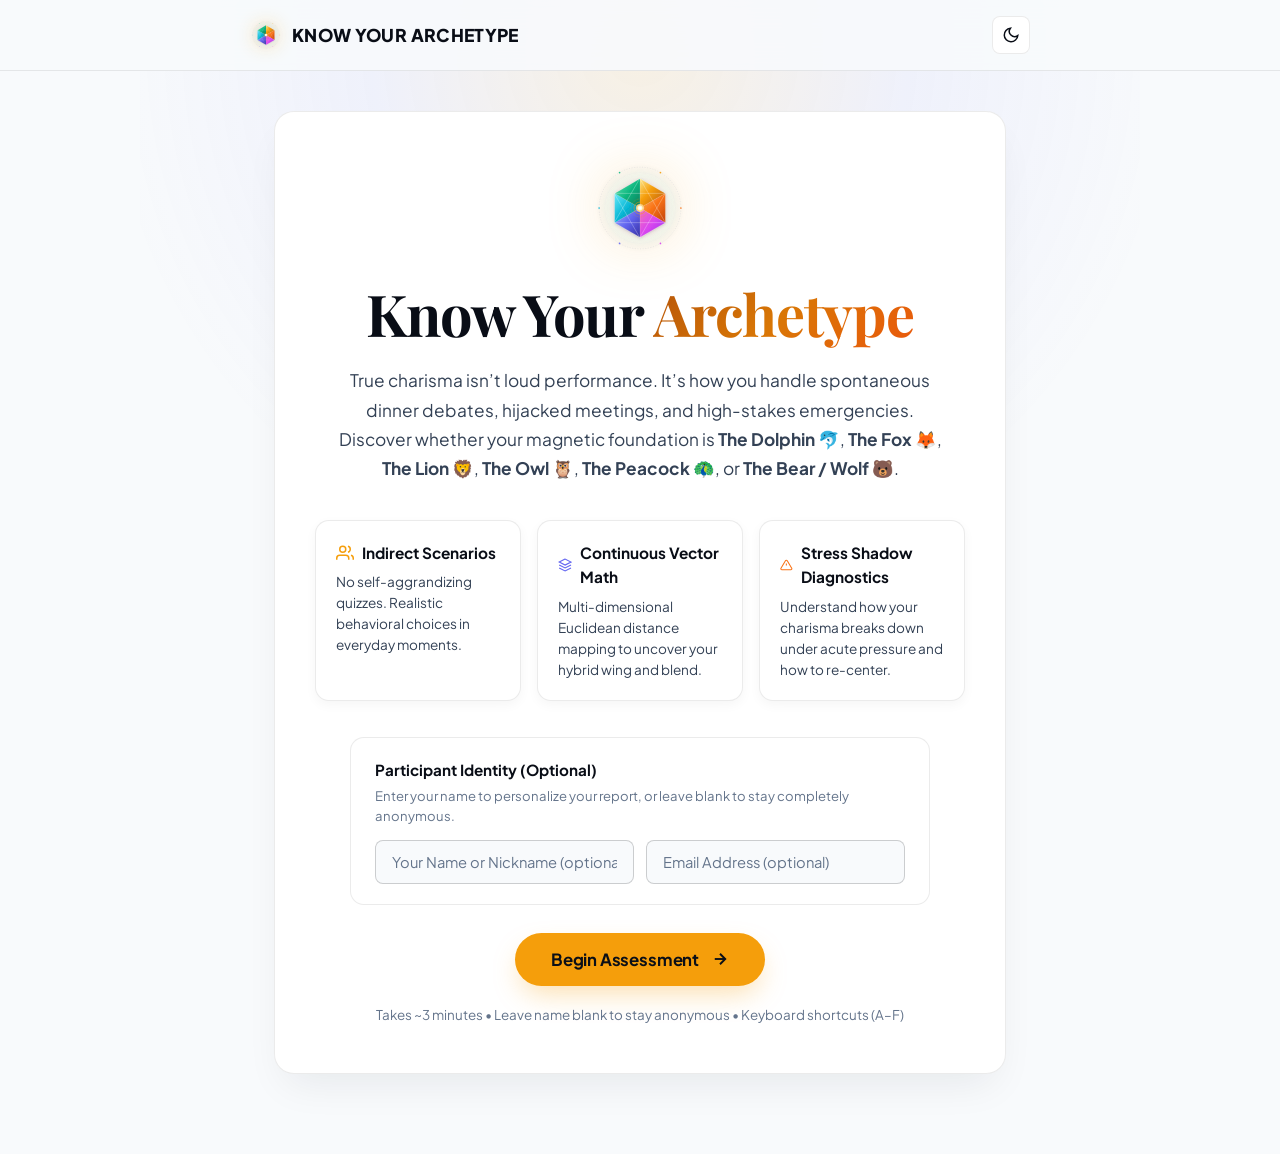
==== web/index.html @ 88b18400 "Rename button to Submit Rating" ====
<!DOCTYPE html>
<html lang="en" data-theme="light">
<head>
  <meta charset="UTF-8">
  <meta name="viewport" content="width=device-width, initial-scale=1.0">
  <title>Know Your Archetype | Discover Your Dominant Magnetic Profile</title>
  <meta name="description" content="Discover your dominant archetype through 18 realistic everyday scenarios across Social, Workplace, and Crisis dynamics.">
  <meta name="theme-color" content="#f8fafc">
  <link rel="icon" type="image/svg+xml" href="logo.svg">
  <link rel="apple-touch-icon" href="logo.png">
  <link rel="preconnect" href="https://fonts.googleapis.com">
  <link rel="preconnect" href="https://fonts.gstatic.com" crossorigin>
  <link href="https://fonts.googleapis.com/css2?family=Playfair+Display:ital,wght@0,400;0,500;0,600;0,700;0,800;1,400;1,600&family=Plus+Jakarta+Sans:wght@400;500;600;700;800&display=swap" rel="stylesheet">
  <link rel="stylesheet" href="app.css">
</head>
<body>
  <!-- Ambient Background Glow -->
  <div class="ambient-glow" aria-hidden="true"></div>

  <!-- Header -->
  <header class="app-header">
    <div class="header-inner">
      <a href="#" id="brand-logo-btn" class="brand-badge" aria-label="Know Your Archetype - Return to Home" title="Return to Home">
        <img src="logo.svg" alt="Know Your Archetype Logo" class="brand-logo-img">
        <span>KNOW YOUR ARCHETYPE</span>
      </a>
      <div style="display: flex; align-items: center; gap: 10px;">
        <button id="btn-theme-toggle" class="theme-toggle-btn" type="button" aria-label="Toggle dark and light mode" title="Toggle dark / light mode">
          <svg class="theme-icon-sun" width="18" height="18" viewBox="0 0 24 24" fill="none" stroke="currentColor" stroke-width="2">
            <circle cx="12" cy="12" r="5"></circle>
            <line x1="12" y1="1" x2="12" y2="3"></line>
            <line x1="12" y1="21" x2="12" y2="23"></line>
            <line x1="4.22" y1="4.22" x2="5.64" y2="5.64"></line>
            <line x1="18.36" y1="18.36" x2="19.78" y2="19.78"></line>
            <line x1="1" y1="12" x2="3" y2="12"></line>
            <line x1="21" y1="12" x2="23" y2="12"></line>
            <line x1="4.22" y1="19.78" x2="5.64" y2="18.36"></line>
            <line x1="18.36" y1="5.64" x2="19.78" y2="4.22"></line>
          </svg>
          <svg class="theme-icon-moon" width="18" height="18" viewBox="0 0 24 24" fill="none" stroke="currentColor" stroke-width="2">
            <path d="M21 12.79A9 9 0 1 1 11.21 3 7 7 0 0 0 21 12.79z"></path>
          </svg>
        </button>
      </div>
    </div>
  </header>


  <!-- Main Content Wrapper -->
  <main class="main-wrapper">

    <!-- SCREEN 1: WELCOME HERO -->
    <section id="screen-welcome" class="view-screen active">
      <div class="hero-card">
        <div class="hero-brand-emblem">
          <img src="logo.svg" alt="Know Your Archetype Emblem" class="hero-emblem-img">
        </div>

        <h1 class="hero-title">
          Know Your <span>Archetype</span>
        </h1>

        <p class="hero-desc">
          True charisma isn’t loud performance. It’s how you handle spontaneous dinner debates, hijacked meetings, and high-stakes emergencies. Discover whether your magnetic foundation is <strong>The Dolphin 🐬</strong>, <strong>The Fox 🦊</strong>, <strong>The Lion 🦁</strong>, <strong>The Owl 🦉</strong>, <strong>The Peacock 🦚</strong>, or <strong>The Bear / Wolf 🐻</strong>.
        </p>

        <div class="hero-feature-grid">
          <div class="feature-item">
            <div class="feature-title">
              <svg width="18" height="18" viewBox="0 0 24 24" fill="none" stroke="#f59e0b" stroke-width="2">
                <path d="M17 21v-2a4 4 0 0 0-4-4H5a4 4 0 0 0-4 4v2"></path>
                <circle cx="9" cy="7" r="4"></circle>
                <path d="M23 21v-2a4 4 0 0 0-3-3.87"></path>
                <path d="M16 3.13a4 4 0 0 1 0 7.75"></path>
              </svg>
              Indirect Scenarios
            </div>
            <div class="feature-desc">No self-aggrandizing quizzes. Realistic behavioral choices in everyday moments.</div>
          </div>

          <div class="feature-item">
            <div class="feature-title">
              <svg width="18" height="18" viewBox="0 0 24 24" fill="none" stroke="#6366f1" stroke-width="2">
                <polygon points="12 2 2 7 12 12 22 7 12 2"></polygon>
                <polyline points="2 17 12 22 22 17"></polyline>
                <polyline points="2 12 12 17 22 12"></polyline>
              </svg>
              Continuous Vector Math
            </div>
            <div class="feature-desc">Multi-dimensional Euclidean distance mapping to uncover your hybrid wing and blend.</div>
          </div>

          <div class="feature-item">
            <div class="feature-title">
              <svg width="18" height="18" viewBox="0 0 24 24" fill="none" stroke="#f97316" stroke-width="2">
                <path d="M10.29 3.86L1.82 18a2 2 0 0 0 1.71 3h16.94a2 2 0 0 0 1.71-3L13.71 3.86a2 2 0 0 0-3.42 0z"></path>
                <line x1="12" y1="9" x2="12" y2="13"></line>
                <line x1="12" y1="17" x2="12.01" y2="17"></line>
              </svg>
              Stress Shadow Diagnostics
            </div>
            <div class="feature-desc">Understand how your charisma breaks down under acute pressure and how to re-center.</div>
          </div>
        </div>

        <!-- Participant Starting Identity -->
        <div class="start-identity-box">
          <div class="identity-header">
            <span class="identity-label">Participant Identity (Optional)</span>
            <span class="identity-sub">Enter your name to personalize your report, or leave blank to stay completely anonymous.</span>
          </div>
          <div class="identity-inputs-row">
            <input type="text" id="start-input-name" class="text-input" placeholder="Your Name or Nickname (optional)" maxlength="50" autocomplete="name">
            <input type="email" id="start-input-email" class="text-input" placeholder="Email Address (optional)" maxlength="80" autocomplete="email">
          </div>
        </div>

        <button id="btn-start" class="btn-primary" type="button">
          Begin Assessment
          <svg width="18" height="18" viewBox="0 0 24 24" fill="none" stroke="currentColor" stroke-width="2.5">
            <line x1="5" y1="12" x2="19" y2="12"></line>
            <polyline points="12 5 19 12 12 19"></polyline>
          </svg>
        </button>

        <p class="hero-meta-note">Takes ~3 minutes &bull; Leave name blank to stay anonymous &bull; Keyboard shortcuts (A–F)</p>

      </div>
    </section>

    <!-- SCREEN 2: QUESTION WIZARD -->
    <section id="screen-wizard" class="view-screen">
      <div class="wizard-header">
        <div class="progress-bar-track">
          <div id="wizard-progress-bar" class="progress-bar-fill" style="width: 5.5%;"></div>
        </div>
        <div class="wizard-meta-row">
          <div class="step-indicator">
            Scenario <strong id="wizard-step-label">1</strong> of 18
          </div>
        </div>
      </div>

      <!-- Active Scenario -->
      <article class="scenario-card">
        <h2 id="scenario-text" class="scenario-text">
          Loading scenario...
        </h2>
      </article>

      <!-- Options Container (populated dynamically) -->
      <div id="options-container" class="options-list" role="group" aria-label="Scenario Responses">
        <!-- Option buttons dynamically generated here -->
      </div>

      <!-- Navigation & Keyboard Hints -->
      <div class="wizard-footer">
        <button id="btn-back" class="btn-secondary" type="button" disabled>
          <svg width="16" height="16" viewBox="0 0 24 24" fill="none" stroke="currentColor" stroke-width="2">
            <polyline points="15 18 9 12 15 6"></polyline>
          </svg>
          Previous
        </button>

        <div class="keyboard-hint">
          Press <span class="kbd-chip">A</span>–<span class="kbd-chip">F</span> to pick &bull; <span class="kbd-chip">Enter ↵</span> for Next
        </div>

        <button id="btn-next" class="btn-primary btn-wizard-next" type="button" disabled>
          <span id="btn-next-text">Next Scenario</span>
          <svg width="16" height="16" viewBox="0 0 24 24" fill="none" stroke="currentColor" stroke-width="2.5">
            <polyline points="9 18 15 12 9 6"></polyline>
          </svg>
        </button>
      </div>
    </section>

    <!-- SCREEN 3: CALCULATION LOADER -->
    <section id="screen-loader" class="view-screen">
      <div class="loader-card">
        <div class="loader-emblem-wrapper">
          <img src="logo.svg" alt="Synthesizing Archetype Vectors" class="loader-emblem-img">
        </div>
        <h2 class="loader-title">Synthesizing Archetype Vectors</h2>
        <p class="loader-sub">Projecting coordinates across presence, authority, assertiveness, and cooperativeness...</p>
      </div>
    </section>

    <!-- SCREEN 4: RESULTS DASHBOARD -->
    <section id="screen-results" class="view-screen">
      <div class="results-container">

        <!-- Archetype Hero Banner -->
        <div id="res-hero-banner" class="archetype-hero-banner">
          <div class="banner-emblem-backdrop" aria-hidden="true">
            <img src="logo.svg" alt="" class="banner-emblem-img">
          </div>

          <h2 id="res-archetype-name" class="archetype-name">The Fox 🦊</h2>
          <div id="res-archetype-subtitle" class="archetype-subtitle">The Tactical Strategist</div>

          <div class="hero-meta-pills">
            <span id="res-user-badge" class="participant-name-badge" style="display:none;">Participant</span>
            <span id="res-primary-badge" class="primary-pill">Primary Archetype</span>
            <span id="res-hybrid-pill" class="hybrid-pill">Hybrid Wing</span>
          </div>

          <div class="archetype-superpower-box">
            <p id="res-superpower" class="superpower-text">
              Brilliant crisis improvisation, lateral problem-solving, and sharp social reading.
            </p>
          </div>
        </div>

        <!-- What Your Result Means & Tactical Implications -->
        <div class="implications-card">
          <div class="implications-header">
            <div class="implications-icon">
              <svg width="20" height="20" viewBox="0 0 24 24" fill="none" stroke="currentColor" stroke-width="2">
                <circle cx="12" cy="12" r="10"></circle>
                <line x1="12" y1="16" x2="12" y2="12"></line>
                <line x1="12" y1="8" x2="12.01" y2="8"></line>
              </svg>
            </div>
            <div>
              <h3 class="card-heading">What Your Result Implies</h3>
              <p class="card-subheading" style="margin-bottom: 0;">How your dominant magnetism influences rooms, where you thrive, and what your blend means</p>
            </div>
          </div>
          <div class="implications-grid">
            <div class="implication-item">
              <div class="implication-item-title">
                <svg width="14" height="14" viewBox="0 0 24 24" fill="none" stroke="currentColor" stroke-width="2.5"><polygon points="13 2 3 14 12 14 11 22 21 10 12 10 13 2"></polygon></svg>
                How You Influence
              </div>
              <p id="res-implication-influence" class="implication-text">
                Loading behavioral analysis...
              </p>
            </div>

            <div class="implication-item">
              <div class="implication-item-title">
                <svg width="14" height="14" viewBox="0 0 24 24" fill="none" stroke="currentColor" stroke-width="2.5"><path d="M12 2l3.09 6.26L22 9.27l-5 4.87 1.18 6.88L12 17.77l-6.18 3.25L7 14.14 2 9.27l6.91-1.01L12 2z"></path></svg>
                Where You Thrive
              </div>
              <p id="res-implication-thrive" class="implication-text">
                Loading optimal environments...
              </p>
            </div>

            <div class="implication-item">
              <div class="implication-item-title">
                <svg width="14" height="14" viewBox="0 0 24 24" fill="none" stroke="currentColor" stroke-width="2.5"><path d="M16 21v-2a4 4 0 0 0-4-4H5a4 4 0 0 0-4 4v2"></path><circle cx="9" cy="7" r="4"></circle><path d="M23 21v-2a4 4 0 0 0-3-3.87"></path><path d="M16 3.13a4 4 0 0 1 0 7.75"></path></svg>
                Your Hybrid Dynamic
              </div>
              <p id="res-implication-blend" class="implication-text">
                Loading hybrid wing implications...
              </p>
            </div>
          </div>
        </div>

        <!-- 2-Column Grid: Distribution Breakdown + Trait Radar -->
        <div class="results-grid-2col">

          <!-- Archetype Distribution Bars -->
          <div class="dashboard-card">
            <h3 class="card-heading">Archetype Distribution</h3>
            <p class="card-subheading">Relative affinity calculated from frequency & vector proximity</p>
            <div id="distribution-bars" class="distribution-list">
              <!-- Dynamically populated with bars -->
            </div>
          </div>

          <!-- Continuous Trait Radar -->
          <div class="dashboard-card">
            <h3 class="card-heading">Trait Vector Coordinates</h3>
            <p class="card-subheading">Calibrated baseline across core interpersonal dimensions</p>
            <div id="radar-container" class="radar-wrapper">
              <!-- Dynamic SVG Radar Chart inserted here -->
            </div>
          </div>
        </div>

        <!-- Stress Shadow Advisory Card -->
        <div class="shadow-advisory-card">
          <div class="shadow-icon-badge">
            <svg width="22" height="22" viewBox="0 0 24 24" fill="none" stroke="currentColor" stroke-width="2.2">
              <path d="M10.29 3.86L1.82 18a2 2 0 0 0 1.71 3h16.94a2 2 0 0 0 1.71-3L13.71 3.86a2 2 0 0 0-3.42 0z"></path>
              <line x1="12" y1="9" x2="12" y2="13"></line>
              <line x1="12" y1="17" x2="12.01" y2="17"></line>
            </svg>
          </div>
          <div>
            <div id="res-shadow-title" class="shadow-title">Stress Shadow & Vulnerability</div>
            <p id="res-shadow-desc" class="shadow-desc">
              When depleted or hyper-pressured, beware of emotional guardedness and excessive skepticism.
            </p>
          </div>
        </div>

        <!-- Accuracy Feedback Slider Card -->
        <div class="accuracy-card">
          <div class="accuracy-header">
            <div>
              <h4 class="accuracy-title">How accurate does this feel?</h4>
              <p class="accuracy-subtitle">Rate how close to home this result hits for you (1 = Not me, 10 = Spot on)</p>
            </div>
            <div class="accuracy-score-badge">
              <span id="accuracy-score-val" class="accuracy-score-val">8</span><span class="accuracy-max">/10</span>
            </div>
          </div>

          <div class="slider-container">
            <input type="range" id="accuracy-slider" min="1" max="10" value="8" step="1" class="custom-range" aria-label="Accuracy rating out of 10">
            <div class="slider-labels">
              <span>1 (Way off)</span>
              <span id="accuracy-status-text" class="accuracy-status-text">Very accurate</span>
              <span>10 (Spot on)</span>
            </div>
          </div>

          <div class="accuracy-feedback-row">
            <button id="btn-save-accuracy" class="btn-secondary" type="button" style="padding: 6px 16px; font-size: 0.84rem;">
              Submit Rating
            </button>
            <span id="accuracy-saved-status" class="accuracy-saved-msg"></span>
          </div>
        </div>

        <!-- Action Controls -->
        <div class="results-actions-row">



          <button id="btn-copy-result" class="btn-primary" type="button">
            <svg width="18" height="18" viewBox="0 0 24 24" fill="none" stroke="currentColor" stroke-width="2">
              <rect x="9" y="9" width="13" height="13" rx="2" ry="2"></rect>
              <path d="M5 15H4a2 2 0 0 1-2-2V4a2 2 0 0 1 2-2h9a2 2 0 0 1 2 2v1"></path>
            </svg>
            Copy Assessment Profile
          </button>
          <button id="btn-retake" class="btn-secondary" type="button">
            <svg width="18" height="18" viewBox="0 0 24 24" fill="none" stroke="currentColor" stroke-width="2">
              <polyline points="1 4 1 10 7 10"></polyline>
              <path d="M3.51 15a9 9 0 1 0 2.13-9.36L1 10"></path>
            </svg>
            Retake Assessment
          </button>
        </div>

      </div>
    </section>

  </main>

  <!-- Load Data and Logic Scripts -->
  <script src="data.js"></script>
  <script src="scoring.js"></script>
  <script src="app.js"></script>
</body>
</html>
---- web/app.css ----
/* ==========================================================================
   KNOW YOUR ARCHETYPE DESIGN SYSTEM (Obsidian Luminary)
   Spec: DESIGN.md
   Typography: Playfair Display (Headlines) + Plus Jakarta Sans (UI / Body)
   Surfaces: Luminous Smoked Glass over Obsidian (#0B0F17) / Light Slate (#F8FAFC)
   Accents: Commanding Amber (#F59E0B) CTA & Calibrated Archetype Spectrums
   Physics: Apple Fluid Springs [cubic-bezier(0.16, 1, 0.3, 1)]
   ========================================================================== */

@import url('https://fonts.googleapis.com/css2?family=Playfair+Display:ital,wght@0,400;0,500;0,600;0,700;0,800;1,400;1,600&family=Plus+Jakarta+Sans:wght@400;500;600;700;800&display=swap');

:root, [data-theme="light"] {
  /* Light Mode Base: High-Contrast Editorial & Deep Obsidian */
  --bg-base: #f8fafc;
  --bg-surface: #ffffff;
  --bg-card: #ffffff;
  --bg-card-hover: #f1f5f9;
  --bg-card-active: #e2e8f0;
  --header-bg: rgba(248, 250, 252, 0.92);

  --border-subtle: rgba(0, 0, 0, 0.08);
  --border-medium: rgba(0, 0, 0, 0.18);
  --border-focus: #4f46e5;

  --text-primary: #090d16;
  --text-secondary: #334155;
  --text-muted: #64748b;
  --text-accent: #d97706;
  --shadow-desc-color: #7c2d12;
  --ambient-grad: radial-gradient(circle at 50% 10%, rgba(245, 158, 11, 0.10) 0%, rgba(99, 102, 241, 0.06) 40%, transparent 80%);

  /* Archetype Signature Palette (DESIGN.md) */
  --color-lion: #f59e0b;
  --color-lion-glow: rgba(245, 158, 11, 0.35);
  --color-fox: #f97316;
  --color-fox-glow: rgba(249, 115, 22, 0.35);
  --color-dolphin: #06b6d4;
  --color-dolphin-glow: rgba(6, 182, 212, 0.35);
  --color-owl: #6366f1;
  --color-owl-glow: rgba(99, 102, 241, 0.35);
  --color-peacock: #d946ef;
  --color-peacock-glow: rgba(217, 70, 239, 0.35);
  --color-bear: #10b981;
  --color-bear-glow: rgba(16, 185, 129, 0.35);

  /* Primary CTA (Commanding Amber) */
  --btn-primary-bg: #f59e0b;
  --btn-primary-text: #0b0f17;
  --btn-primary-glow: rgba(245, 158, 11, 0.35);

  /* Font Families */
  --font-headline: 'Playfair Display', Georgia, serif;
  --font-body: 'Plus Jakarta Sans', -apple-system, BlinkMacSystemFont, sans-serif;

  /* Animation Physics */
  --spring-ease: cubic-bezier(0.16, 1, 0.3, 1);
  --duration-fast: 180ms;
  --duration-normal: 320ms;
  --duration-slow: 540ms;

  /* Dimensions & Spacing */
  --radius-sm: 8px;
  --radius-md: 14px;
  --radius-lg: 20px;
  --radius-full: 9999px;
  --max-w-content: 780px;

  /* Shadows */
  --card-shadow: 0 20px 40px -12px rgba(15, 23, 42, 0.08);
  --panel-shadow: 0 8px 24px -6px rgba(15, 23, 42, 0.06);
}

/* Dark Mode: Obsidian Midnight Velvet */
[data-theme="dark"] {
  --bg-base: #0b0f17;
  --bg-surface: #111827;
  --bg-card: rgba(17, 24, 39, 0.72);
  --bg-card-hover: rgba(30, 41, 59, 0.85);
  --bg-card-active: #1e293b;
  --header-bg: rgba(11, 15, 23, 0.88);

  --border-subtle: #1f2937;
  --border-medium: #374151;
  --border-focus: #6366f1;

  --text-primary: #f9fafb;
  --text-secondary: #94a3b8;
  --text-muted: #64748b;
  --text-accent: #f59e0b;
  --shadow-desc-color: #fed7aa;
  --ambient-grad: radial-gradient(circle at 50% 10%, rgba(245, 158, 11, 0.12) 0%, rgba(99, 102, 241, 0.08) 40%, rgba(6, 182, 212, 0.04) 70%, transparent 85%);

  --btn-primary-bg: #f59e0b;
  --btn-primary-text: #0b0f17;
  --btn-primary-glow: rgba(245, 158, 11, 0.45);

  --card-shadow: 0 20px 48px -12px rgba(0, 0, 0, 0.5);
  --panel-shadow: 0 12px 32px -8px rgba(0, 0, 0, 0.35);
}

*, *::before, *::after {
  box-sizing: border-box;
  margin: 0;
  padding: 0;
}

body {
  font-family: var(--font-body);
  background-color: var(--bg-base);
  color: var(--text-primary);
  min-height: 100vh;
  line-height: 1.6;
  overflow-x: hidden;
  display: flex;
  flex-direction: column;
  position: relative;
  -webkit-font-smoothing: antialiased;
  transition: background-color var(--duration-fast) ease, color var(--duration-fast) ease;
}

/* Ambient Background Glow */
.ambient-glow {
  position: fixed;
  top: 0;
  left: 50%;
  transform: translateX(-50%);
  width: 1000px;
  height: 500px;
  background: var(--ambient-grad);
  pointer-events: none;
  z-index: 0;
}

/* App Header */
.app-header {
  position: sticky;
  top: 0;
  z-index: 50;
  backdrop-filter: blur(16px);
  -webkit-backdrop-filter: blur(16px);
  background-color: var(--header-bg);
  border-bottom: 1px solid var(--border-subtle);
  padding: 16px 24px;
  transition: background-color var(--duration-fast) ease, border-color var(--duration-fast) ease;
}

.header-inner {
  max-width: var(--max-w-content);
  margin: 0 auto;
  display: flex;
  align-items: center;
  justify-content: space-between;
}

.brand-badge {
  display: flex;
  align-items: center;
  gap: 10px;
  font-family: var(--font-body);
  font-weight: 800;
  font-size: 1.1rem;
  letter-spacing: 0.02em;
  color: var(--text-primary);
  text-decoration: none;
  cursor: pointer;
  background: none;
  border: none;
  padding: 0;
  transition: opacity var(--duration-fast) ease;
}

.brand-badge:hover {
  opacity: 0.88;
}

.brand-logo-img {
  width: 32px;
  height: 32px;
  object-fit: contain;
  filter: drop-shadow(0 0 10px rgba(245, 158, 11, 0.45));
  transition: transform var(--duration-fast) var(--spring-ease);
}

.brand-badge:hover .brand-logo-img {
  transform: rotate(15deg) scale(1.08);
}

/* Theme Toggle Button */
.theme-toggle-btn {
  display: inline-flex;
  align-items: center;
  justify-content: center;
  width: 38px;
  height: 38px;
  border-radius: var(--radius-sm);
  background: var(--bg-surface);
  border: 1px solid var(--border-subtle);
  color: var(--text-primary);
  cursor: pointer;
  transition: all var(--duration-fast) var(--spring-ease);
}

.theme-toggle-btn:hover {
  background: var(--bg-card-hover);
  border-color: var(--border-medium);
  transform: scale(1.06);
}

.theme-toggle-btn:active {
  transform: scale(0.95);
}

:root .theme-icon-sun,
[data-theme="light"] .theme-icon-sun {
  display: none;
}
:root .theme-icon-moon,
[data-theme="light"] .theme-icon-moon {
  display: block;
}

[data-theme="dark"] .theme-icon-sun {
  display: block;
}
[data-theme="dark"] .theme-icon-moon {
  display: none;
}

/* Main Container */
.main-wrapper {
  flex: 1;
  max-width: var(--max-w-content);
  width: 100%;
  margin: 0 auto;
  padding: 40px 24px 80px;
  position: relative;
  z-index: 10;
}

/* Screen Transitions */
.view-screen {
  display: none;
  opacity: 0;
  transform: translateY(16px);
  transition: opacity var(--duration-normal) var(--spring-ease),
              transform var(--duration-normal) var(--spring-ease);
}

.view-screen.active {
  display: block;
  opacity: 1;
  transform: translateY(0);
}

/* ==========================================================================
   SCREEN 1: WELCOME HERO
   ========================================================================== */
.hero-card {
  background: var(--bg-card);
  backdrop-filter: blur(16px);
  -webkit-backdrop-filter: blur(16px);
  border: 1px solid var(--border-subtle);
  border-radius: var(--radius-lg);
  padding: 48px 40px;
  text-align: center;
  box-shadow: var(--card-shadow);
  position: relative;
  overflow: hidden;
}

.hero-brand-emblem {
  display: flex;
  justify-content: center;
  align-items: center;
  margin-bottom: 24px;
}

.hero-emblem-img {
  width: 96px;
  height: 96px;
  object-fit: contain;
  filter: drop-shadow(0 0 32px rgba(245, 158, 11, 0.40));
  animation: emblem-float 6s ease-in-out infinite alternate;
}

@keyframes emblem-float {
  0% { transform: translateY(0px) rotate(0deg); }
  50% { transform: translateY(-7px) rotate(2deg); }
  100% { transform: translateY(0px) rotate(0deg); }
}

.hero-title {
  font-family: var(--font-headline);
  font-size: clamp(2.4rem, 5.5vw, 3.6rem);
  font-weight: 700;
  letter-spacing: -0.02em;
  line-height: 1.15;
  color: var(--text-primary);
  margin-bottom: 20px;
}

.hero-title span {
  background: linear-gradient(135deg, #f59e0b 0%, #fbbf24 45%, #f97316 100%);
  -webkit-background-clip: text;
  -webkit-text-fill-color: transparent;
}

[data-theme="light"] .hero-title span {
  background: linear-gradient(135deg, #b45309 0%, #d97706 50%, #ea580c 100%);
  -webkit-background-clip: text;
  -webkit-text-fill-color: transparent;
}

.hero-desc {
  font-family: var(--font-body);
  font-size: 1.08rem;
  color: var(--text-secondary);
  max-width: 620px;
  margin: 0 auto 36px;
  line-height: 1.7;
}

.hero-feature-grid {
  display: grid;
  grid-template-columns: repeat(auto-fit, minmax(200px, 1fr));
  gap: 16px;
  margin-bottom: 36px;
  text-align: left;
}

.feature-item {
  background: var(--bg-surface);
  border: 1px solid var(--border-subtle);
  border-radius: var(--radius-md);
  padding: 20px;
  box-shadow: 0 4px 12px rgba(0, 0, 0, 0.04);
  transition: all var(--duration-fast) var(--spring-ease);
}

.feature-item:hover {
  border-color: var(--border-medium);
  transform: translateY(-2px);
}

.feature-title {
  font-family: var(--font-body);
  font-size: 0.96rem;
  font-weight: 700;
  color: var(--text-primary);
  margin-bottom: 6px;
  display: flex;
  align-items: center;
  gap: 8px;
}

.feature-desc {
  font-family: var(--font-body);
  font-size: 0.85rem;
  color: var(--text-secondary);
  line-height: 1.55;
}

/* Participant Starting Identity Box */
.start-identity-box {
  background: var(--bg-surface);
  border: 1px solid var(--border-subtle);
  border-radius: var(--radius-md);
  padding: 20px 24px;
  max-width: 580px;
  margin: 0 auto 28px;
  text-align: left;
}

.identity-header {
  margin-bottom: 14px;
}

.identity-label {
  display: block;
  font-family: var(--font-body);
  font-size: 0.95rem;
  font-weight: 700;
  color: var(--text-primary);
  margin-bottom: 4px;
}

.identity-sub {
  display: block;
  font-size: 0.82rem;
  color: var(--text-muted);
  line-height: 1.5;
}

.identity-inputs-row {
  display: flex;
  flex-wrap: wrap;
  gap: 12px;
}

.text-input {
  flex: 1;
  min-width: 200px;
  background: var(--bg-base);
  border: 1px solid var(--border-medium);
  border-radius: var(--radius-sm);
  padding: 12px 16px;
  font-family: var(--font-body);
  font-size: 0.92rem;
  color: var(--text-primary);
  transition: border-color var(--duration-fast) var(--spring-ease), box-shadow var(--duration-fast) var(--spring-ease);
}

.text-input:focus {
  outline: none;
  border-color: var(--border-focus);
  box-shadow: 0 0 0 3px rgba(99, 102, 241, 0.2);
}

.text-input::placeholder {
  color: var(--text-muted);
}

/* Primary CTA (Commanding Amber Pill) */
.btn-primary {
  display: inline-flex;
  align-items: center;
  justify-content: center;
  gap: 12px;
  background: var(--btn-primary-bg);
  color: var(--btn-primary-text);
  font-family: var(--font-body);
  font-size: 1.05rem;
  font-weight: 700;
  letter-spacing: -0.01em;
  padding: 16px 36px;
  border-radius: var(--radius-full);
  border: none;
  cursor: pointer;
  box-shadow: 0 12px 28px -6px var(--btn-primary-glow);
  transition: transform var(--duration-fast) var(--spring-ease),
              box-shadow var(--duration-fast) var(--spring-ease),
              filter var(--duration-fast) var(--spring-ease);
}

.btn-primary:hover {
  transform: translateY(-2px) scale(1.02);
  box-shadow: 0 16px 36px -6px var(--btn-primary-glow);
  filter: brightness(1.06);
}

.btn-primary:active {
  transform: translateY(1px) scale(0.98);
}

.hero-meta-note {
  font-size: 0.84rem;
  color: var(--text-muted);
  margin-top: 18px;
}

/* ==========================================================================
   SCREEN 2: QUESTION WIZARD (STEP-BY-STEP)
   ========================================================================== */
.wizard-header {
  margin-bottom: 24px;
}

.progress-bar-track {
  width: 100%;
  height: 6px;
  background: var(--bg-surface);
  border: 1px solid var(--border-subtle);
  border-radius: var(--radius-full);
  overflow: hidden;
  margin-bottom: 16px;
}

.progress-bar-fill {
  height: 100%;
  width: 0%;
  background: linear-gradient(90deg, #f59e0b, #6366f1);
  border-radius: var(--radius-full);
  transition: width var(--duration-normal) var(--spring-ease);
}

.wizard-meta-row {
  display: flex;
  align-items: center;
  justify-content: space-between;
}

.step-indicator {
  font-family: var(--font-body);
  font-size: 0.85rem;
  font-weight: 700;
  letter-spacing: 0.05em;
  color: var(--text-secondary);
  text-transform: uppercase;
}

.step-indicator strong {
  color: var(--text-primary);
  font-size: 1rem;
}

/* Scenario Card */
.scenario-card {
  background: var(--bg-surface);
  border: 1px solid var(--border-subtle);
  border-radius: var(--radius-lg);
  padding: 32px 30px;
  margin-bottom: 24px;
  box-shadow: var(--panel-shadow);
}

.scenario-text {
  font-family: var(--font-headline);
  font-size: clamp(1.25rem, 2.8vw, 1.55rem);
  font-weight: 600;
  line-height: 1.45;
  color: var(--text-primary);
}

/* Options Grid */
.options-list {
  display: flex;
  flex-direction: column;
  gap: 12px;
  margin-bottom: 28px;
}

.option-btn {
  display: flex;
  align-items: flex-start;
  gap: 16px;
  background: var(--bg-card);
  border: 1px solid var(--border-subtle);
  border-radius: var(--radius-md);
  padding: 16px 20px;
  text-align: left;
  cursor: pointer;
  color: var(--text-secondary);
  font-family: var(--font-body);
  font-size: 0.98rem;
  line-height: 1.55;
  transition: all var(--duration-fast) var(--spring-ease);
  position: relative;
  overflow: hidden;
}

.option-btn:hover {
  background: var(--bg-card-hover);
  border-color: var(--border-medium);
  color: var(--text-primary);
  transform: translateX(4px);
}

.option-btn:active {
  background: var(--bg-card-active);
  transform: scale(0.995);
}

.option-btn.selected {
  background: rgba(99, 102, 241, 0.08);
  border-color: var(--border-focus);
  color: var(--text-primary);
  box-shadow: 0 4px 16px -4px rgba(99, 102, 241, 0.25);
}

.option-badge {
  flex-shrink: 0;
  width: 28px;
  height: 28px;
  border-radius: var(--radius-sm);
  background: rgba(128, 128, 128, 0.1);
  border: 1px solid var(--border-subtle);
  display: flex;
  align-items: center;
  justify-content: center;
  font-family: var(--font-body);
  font-weight: 700;
  font-size: 0.85rem;
  color: var(--text-primary);
  transition: all var(--duration-fast) var(--spring-ease);
}

.option-btn:hover .option-badge {
  background: var(--border-focus);
  color: #ffffff;
  border-color: var(--border-focus);
}

.option-btn.selected .option-badge {
  background: var(--border-focus);
  color: #ffffff;
  border-color: var(--border-focus);
}

.option-text {
  flex: 1;
}

/* Wizard Navigation Bar */
.wizard-footer {
  display: flex;
  align-items: center;
  justify-content: space-between;
  gap: 16px;
}

.btn-wizard-next {
  padding: 12px 28px;
  font-size: 0.98rem;
  box-shadow: 0 8px 22px -4px var(--btn-primary-glow);
}

.btn-wizard-next:disabled {
  opacity: 0.4;
  cursor: not-allowed;
  pointer-events: none;
  box-shadow: none;
  transform: none !important;
  filter: grayscale(0.6);
}

.btn-secondary {
  display: inline-flex;
  align-items: center;
  gap: 8px;
  background: transparent;
  color: var(--text-primary);
  font-family: var(--font-body);
  font-size: 0.92rem;
  font-weight: 600;
  border: 1px solid var(--border-medium);
  padding: 10px 20px;
  border-radius: var(--radius-full);
  cursor: pointer;
  transition: all var(--duration-fast) var(--spring-ease);
}

.btn-secondary:hover:not(:disabled) {
  background: rgba(128, 128, 128, 0.1);
  border-color: var(--text-secondary);
}

.btn-secondary:disabled {
  opacity: 0.35;
  cursor: not-allowed;
}

.keyboard-hint {
  font-size: 0.8rem;
  color: var(--text-muted);
}

.kbd-chip {
  background: rgba(128, 128, 128, 0.12);
  border: 1px solid var(--border-subtle);
  padding: 2px 6px;
  border-radius: 4px;
  font-family: monospace;
  font-size: 0.78rem;
  color: var(--text-secondary);
}

/* ==========================================================================
   SCREEN 3: CALCULATION LOADER
   ========================================================================== */
.loader-card {
  text-align: center;
  padding: 80px 20px;
}

.loader-emblem-wrapper {
  position: relative;
  width: 104px;
  height: 104px;
  margin: 0 auto 26px;
  display: flex;
  align-items: center;
  justify-content: center;
}

.loader-emblem-img {
  width: 92px;
  height: 92px;
  object-fit: contain;
  filter: drop-shadow(0 0 28px rgba(245, 158, 11, 0.55));
  animation: loader-pulse 1.8s cubic-bezier(0.16, 1, 0.3, 1) infinite alternate;
}

@keyframes loader-pulse {
  0% {
    transform: scale(0.92) rotate(-4deg);
    filter: drop-shadow(0 0 16px rgba(245, 158, 11, 0.35));
  }
  100% {
    transform: scale(1.08) rotate(4deg);
    filter: drop-shadow(0 0 36px rgba(245, 158, 11, 0.75));
  }
}

.loader-title {
  font-family: var(--font-headline);
  font-size: 1.8rem;
  font-weight: 700;
  color: var(--text-primary);
  margin-bottom: 8px;
}

.loader-sub {
  font-family: var(--font-body);
  font-size: 0.95rem;
  color: var(--text-muted);
}

/* ==========================================================================
   SCREEN 4: RESULTS DASHBOARD
   ========================================================================== */
.results-container {
  display: flex;
  flex-direction: column;
  gap: 28px;
}

/* Hero Archetype Banner */
.archetype-hero-banner {
  background: linear-gradient(180deg, var(--bg-surface) 0%, var(--bg-card) 100%);
  border: 1px solid var(--border-subtle);
  border-radius: var(--radius-lg);
  padding: 38px 34px;
  position: relative;
  overflow: hidden;
  box-shadow: var(--card-shadow);
}

.banner-emblem-backdrop {
  position: absolute;
  top: -24px;
  right: -24px;
  width: 210px;
  height: 210px;
  pointer-events: none;
  opacity: 0.16;
  z-index: 0;
  transition: opacity var(--duration-normal) ease;
}

[data-theme="light"] .banner-emblem-backdrop {
  opacity: 0.10;
}

.banner-emblem-img {
  width: 100%;
  height: 100%;
  object-fit: contain;
}

.archetype-hero-banner::before {
  content: '';
  position: absolute;
  top: 0;
  right: 0;
  width: 320px;
  height: 100%;
  background: radial-gradient(circle, var(--hero-glow, rgba(245, 158, 11, 0.18)) 0%, transparent 70%);
  pointer-events: none;
}

.archetype-name {
  font-family: var(--font-headline);
  font-size: clamp(2.2rem, 5vw, 3.2rem);
  font-weight: 700;
  letter-spacing: -0.02em;
  color: var(--text-primary);
  margin-bottom: 6px;
  position: relative;
  z-index: 1;
}

.archetype-subtitle {
  font-family: var(--font-body);
  font-size: 1.15rem;
  font-weight: 600;
  color: var(--hero-accent, var(--text-accent));
  margin-bottom: 16px;
  position: relative;
  z-index: 1;
}

.hero-meta-pills {
  display: flex;
  flex-wrap: wrap;
  gap: 10px;
  margin-bottom: 20px;
  position: relative;
  z-index: 1;
}

.primary-pill {
  font-size: 0.78rem;
  font-weight: 700;
  text-transform: uppercase;
  letter-spacing: 0.08em;
  padding: 4px 12px;
  border-radius: var(--radius-full);
  background: var(--hero-accent, #f59e0b);
  color: #0b0f17;
}

.hybrid-pill {
  font-size: 0.8rem;
  font-weight: 600;
  padding: 4px 12px;
  border-radius: var(--radius-full);
  background: rgba(128, 128, 128, 0.12);
  border: 1px solid var(--border-subtle);
  color: var(--text-primary);
}

.participant-name-badge {
  font-size: 0.82rem;
  font-weight: 700;
  padding: 4px 12px;
  border-radius: var(--radius-full);
  background: rgba(99, 102, 241, 0.15);
  border: 1px solid rgba(99, 102, 241, 0.35);
  color: var(--border-focus);
}

.archetype-superpower-box {
  background: var(--bg-surface);
  border: 1px solid var(--border-subtle);
  border-radius: var(--radius-md);
  padding: 16px 20px;
  margin-top: 10px;
  position: relative;
  z-index: 1;
}

.superpower-text {
  font-family: var(--font-body);
  font-size: 1rem;
  color: var(--text-primary);
  line-height: 1.6;
}

/* Implications & Meaning Card */
.implications-card {
  background: var(--bg-surface);
  border: 1px solid var(--border-subtle);
  border-radius: var(--radius-lg);
  padding: 28px 26px;
  box-shadow: var(--panel-shadow);
}

.implications-header {
  display: flex;
  align-items: center;
  gap: 14px;
  margin-bottom: 20px;
}

.implications-icon {
  width: 38px;
  height: 38px;
  border-radius: var(--radius-sm);
  background: rgba(99, 102, 241, 0.12);
  border: 1px solid rgba(99, 102, 241, 0.25);
  color: var(--border-focus);
  display: flex;
  align-items: center;
  justify-content: center;
  flex-shrink: 0;
}

.implications-grid {
  display: grid;
  grid-template-columns: repeat(auto-fit, minmax(240px, 1fr));
  gap: 16px;
}

.implication-item {
  background: var(--bg-card);
  border: 1px solid var(--border-subtle);
  border-radius: var(--radius-md);
  padding: 16px 18px;
}

.implication-item-title {
  font-family: var(--font-body);
  font-size: 0.8rem;
  font-weight: 700;
  text-transform: uppercase;
  letter-spacing: 0.08em;
  color: var(--hero-accent, var(--text-accent));
  margin-bottom: 6px;
  display: flex;
  align-items: center;
  gap: 6px;
}

.implication-item-text,
.implication-text {
  font-family: var(--font-body);
  font-size: 0.92rem;
  color: var(--text-secondary);
  line-height: 1.6;
}

/* Two Column Layout (Bars & Radar Chart) */
.results-grid-2col {
  display: grid;
  grid-template-columns: repeat(auto-fit, minmax(340px, 1fr));
  gap: 24px;
}

.dashboard-card {
  background: var(--bg-surface);
  border: 1px solid var(--border-subtle);
  border-radius: var(--radius-lg);
  padding: 28px 24px;
  box-shadow: var(--panel-shadow);
}

.card-heading {
  font-family: var(--font-headline);
  font-size: 1.35rem;
  font-weight: 600;
  margin-bottom: 6px;
  color: var(--text-primary);
  letter-spacing: -0.01em;
}

.card-subheading {
  font-family: var(--font-body);
  font-size: 0.85rem;
  color: var(--text-muted);
  margin-bottom: 22px;
}

/* Distribution Bars */
.distribution-list {
  display: flex;
  flex-direction: column;
  gap: 14px;
}

.dist-item-header {
  display: flex;
  justify-content: space-between;
  font-size: 0.88rem;
  font-weight: 600;
  margin-bottom: 6px;
}

.dist-label {
  color: var(--text-primary);
  display: flex;
  align-items: center;
  gap: 8px;
}

.dist-color-dot {
  width: 10px;
  height: 10px;
  border-radius: 50%;
}

.dist-val {
  font-family: var(--font-body);
  font-weight: 700;
  color: var(--text-primary);
}

.dist-track {
  width: 100%;
  height: 8px;
  background: rgba(128, 128, 128, 0.12);
  border-radius: var(--radius-full);
  overflow: hidden;
}

.dist-fill {
  height: 100%;
  width: 0%;
  border-radius: var(--radius-full);
  transition: width 1s var(--spring-ease);
}

/* Radar Chart Container */
.radar-wrapper {
  display: flex;
  flex-direction: column;
  align-items: center;
  justify-content: center;
}

.radar-svg {
  width: 100%;
  max-width: 280px;
  height: auto;
  overflow: visible;
  color: var(--text-primary);
}

/* Stress Shadow Alert Box */
.shadow-advisory-card {
  background: rgba(249, 115, 22, 0.06);
  border: 1px solid rgba(249, 115, 22, 0.28);
  border-radius: var(--radius-lg);
  padding: 24px 28px;
  display: flex;
  gap: 20px;
  align-items: flex-start;
}

.shadow-icon-badge {
  flex-shrink: 0;
  width: 40px;
  height: 40px;
  border-radius: var(--radius-md);
  background: rgba(249, 115, 22, 0.15);
  color: #f97316;
  display: flex;
  align-items: center;
  justify-content: center;
}

.shadow-title {
  font-family: var(--font-headline);
  font-size: 1.2rem;
  font-weight: 700;
  color: #f97316;
  margin-bottom: 4px;
}

.shadow-desc {
  font-family: var(--font-body);
  font-size: 0.94rem;
  color: var(--shadow-desc-color);
  line-height: 1.6;
}

/* Accuracy Rating Card */
.accuracy-card {
  background: var(--bg-surface);
  border: 1px solid var(--border-subtle);
  border-radius: var(--radius-lg);
  padding: 24px 28px;
  box-shadow: var(--panel-shadow);
}

.accuracy-header {
  display: flex;
  justify-content: space-between;
  align-items: flex-start;
  gap: 16px;
  margin-bottom: 20px;
}

.accuracy-title {
  font-family: var(--font-headline);
  font-size: 1.25rem;
  font-weight: 600;
  color: var(--text-primary);
  margin-bottom: 4px;
}

.accuracy-subtitle {
  font-family: var(--font-body);
  font-size: 0.86rem;
  color: var(--text-muted);
}

.accuracy-score-badge {
  display: flex;
  align-items: baseline;
  background: rgba(245, 158, 11, 0.12);
  border: 1px solid rgba(245, 158, 11, 0.3);
  padding: 6px 14px;
  border-radius: var(--radius-full);
}

.accuracy-score-val {
  font-family: var(--font-body);
  font-size: 1.5rem;
  font-weight: 800;
  color: var(--hero-accent, var(--text-accent));
}

.accuracy-max {
  font-size: 0.85rem;
  font-weight: 700;
  color: var(--text-muted);
  margin-left: 2px;
}

.slider-container {
  margin-bottom: 18px;
}

.custom-range {
  -webkit-appearance: none;
  appearance: none;
  width: 100%;
  height: 8px;
  border-radius: var(--radius-full);
  background: rgba(128, 128, 128, 0.16);
  outline: none;
  cursor: pointer;
}

.custom-range::-webkit-slider-thumb {
  -webkit-appearance: none;
  appearance: none;
  width: 24px;
  height: 24px;
  border-radius: 50%;
  background: var(--hero-accent, #f59e0b);
  cursor: pointer;
  box-shadow: 0 0 14px var(--btn-primary-glow);
  border: 2px solid var(--bg-base);
  transition: transform var(--duration-fast) var(--spring-ease);
}

.custom-range::-webkit-slider-thumb:hover {
  transform: scale(1.15);
}

.custom-range::-moz-range-thumb {
  width: 24px;
  height: 24px;
  border-radius: 50%;
  background: var(--hero-accent, #f59e0b);
  cursor: pointer;
  box-shadow: 0 0 14px var(--btn-primary-glow);
  border: 2px solid var(--bg-base);
  transition: transform var(--duration-fast) var(--spring-ease);
}

.slider-labels {
  display: flex;
  justify-content: space-between;
  align-items: center;
  font-size: 0.82rem;
  color: var(--text-muted);
  margin-top: 10px;
}

.accuracy-status-text {
  font-weight: 700;
  color: var(--hero-accent, var(--text-accent));
}

.accuracy-feedback-row {
  display: flex;
  align-items: center;
  gap: 14px;
}

.accuracy-saved-msg {
  font-size: 0.85rem;
  font-weight: 600;
  color: #10b981;
}

/* Actions Footer */
.results-actions-row {
  display: flex;
  flex-wrap: wrap;
  gap: 14px;
  justify-content: center;
  margin-top: 10px;
}

/* Responsive Breakpoints */
@media (max-width: 640px) {
  .hero-card {
    padding: 32px 20px;
  }
  .scenario-card {
    padding: 24px 18px;
  }
  .scenario-text {
    font-size: 1.15rem;
  }
  .option-btn {
    padding: 14px 16px;
    font-size: 0.9rem;
  }
  .results-grid-2col {
    grid-template-columns: 1fr;
  }
  .wizard-footer {
    flex-direction: column-reverse;
    align-items: stretch;
    gap: 12px;
  }
  .btn-wizard-next,
  .btn-secondary {
    justify-content: center;
    width: 100%;
  }
  .keyboard-hint {
    text-align: center;
    order: -1;
  }
}
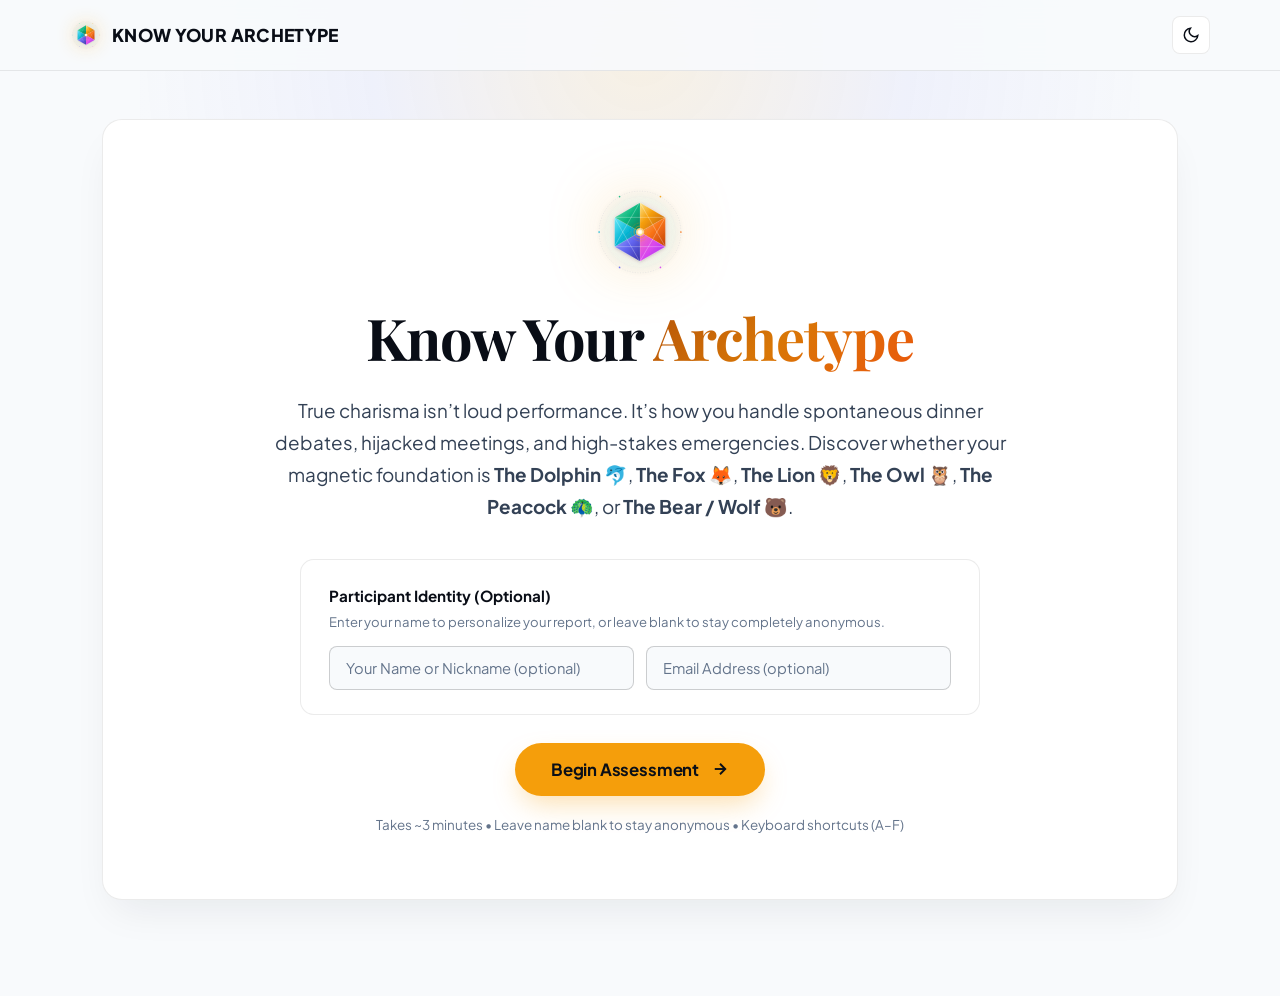
==== commit 1ae8eceb: "Remove feature cards from welcome home screen" ====
--- a/web/index.html
+++ b/web/index.html
@@ -64,44 +64,6 @@
           True charisma isn’t loud performance. It’s how you handle spontaneous dinner debates, hijacked meetings, and high-stakes emergencies. Discover whether your magnetic foundation is <strong>The Dolphin 🐬</strong>, <strong>The Fox 🦊</strong>, <strong>The Lion 🦁</strong>, <strong>The Owl 🦉</strong>, <strong>The Peacock 🦚</strong>, or <strong>The Bear / Wolf 🐻</strong>.
         </p>
 
-        <div class="hero-feature-grid">
-          <div class="feature-item">
-            <div class="feature-title">
-              <svg width="18" height="18" viewBox="0 0 24 24" fill="none" stroke="#f59e0b" stroke-width="2">
-                <path d="M17 21v-2a4 4 0 0 0-4-4H5a4 4 0 0 0-4 4v2"></path>
-                <circle cx="9" cy="7" r="4"></circle>
-                <path d="M23 21v-2a4 4 0 0 0-3-3.87"></path>
-                <path d="M16 3.13a4 4 0 0 1 0 7.75"></path>
-              </svg>
-              Indirect Scenarios
-            </div>
-            <div class="feature-desc">No self-aggrandizing quizzes. Realistic behavioral choices in everyday moments.</div>
-          </div>
-
-          <div class="feature-item">
-            <div class="feature-title">
-              <svg width="18" height="18" viewBox="0 0 24 24" fill="none" stroke="#6366f1" stroke-width="2">
-                <polygon points="12 2 2 7 12 12 22 7 12 2"></polygon>
-                <polyline points="2 17 12 22 22 17"></polyline>
-                <polyline points="2 12 12 17 22 12"></polyline>
-              </svg>
-              Continuous Vector Math
-            </div>
-            <div class="feature-desc">Multi-dimensional Euclidean distance mapping to uncover your hybrid wing and blend.</div>
-          </div>
-
-          <div class="feature-item">
-            <div class="feature-title">
-              <svg width="18" height="18" viewBox="0 0 24 24" fill="none" stroke="#f97316" stroke-width="2">
-                <path d="M10.29 3.86L1.82 18a2 2 0 0 0 1.71 3h16.94a2 2 0 0 0 1.71-3L13.71 3.86a2 2 0 0 0-3.42 0z"></path>
-                <line x1="12" y1="9" x2="12" y2="13"></line>
-                <line x1="12" y1="17" x2="12.01" y2="17"></line>
-              </svg>
-              Stress Shadow Diagnostics
-            </div>
-            <div class="feature-desc">Understand how your charisma breaks down under acute pressure and how to re-center.</div>
-          </div>
-        </div>
 
         <!-- Participant Starting Identity -->
         <div class="start-identity-box">
--- a/web/app.css
+++ b/web/app.css
@@ -320,45 +320,6 @@
   line-height: 1.7;
 }
 
-.hero-feature-grid {
-  display: grid;
-  grid-template-columns: repeat(auto-fit, minmax(200px, 1fr));
-  gap: 16px;
-  margin-bottom: 36px;
-  text-align: left;
-}
-
-.feature-item {
-  background: var(--bg-surface);
-  border: 1px solid var(--border-subtle);
-  border-radius: var(--radius-md);
-  padding: 20px;
-  box-shadow: 0 4px 12px rgba(0, 0, 0, 0.04);
-  transition: all var(--duration-fast) var(--spring-ease);
-}
-
-.feature-item:hover {
-  border-color: var(--border-medium);
-  transform: translateY(-2px);
-}
-
-.feature-title {
-  font-family: var(--font-body);
-  font-size: 0.96rem;
-  font-weight: 700;
-  color: var(--text-primary);
-  margin-bottom: 6px;
-  display: flex;
-  align-items: center;
-  gap: 8px;
-}
-
-.feature-desc {
-  font-family: var(--font-body);
-  font-size: 0.85rem;
-  color: var(--text-secondary);
-  line-height: 1.55;
-}
 
 /* Participant Starting Identity Box */
 .start-identity-box {
@@ -1208,3 +1169,80 @@
     order: -1;
   }
 }
+
+/* ==========================================================================
+   DESKTOP / PC ENHANCEMENTS (>= 1024px)
+   Widens card container to 1140px on PC while keeping mobile layout identical
+   ========================================================================== */
+@media (min-width: 1024px) {
+  :root {
+    --max-w-content: 1140px;
+  }
+
+  .main-wrapper {
+    padding: 48px 32px 96px;
+  }
+
+  .hero-card {
+    padding: 64px 56px;
+  }
+
+  .hero-title {
+    font-size: 3.6rem;
+    margin-bottom: 24px;
+  }
+
+  .hero-desc {
+    max-width: 760px;
+    font-size: 1.18rem;
+  }
+
+
+  .start-identity-box {
+    max-width: 680px;
+    padding: 24px 28px;
+  }
+
+  .scenario-card {
+    padding: 40px 44px;
+    margin-bottom: 28px;
+  }
+
+  .scenario-text {
+    font-size: 1.55rem;
+    line-height: 1.5;
+  }
+
+  .option-btn {
+    padding: 20px 24px;
+    font-size: 1.02rem;
+  }
+
+  .option-badge {
+    width: 32px;
+    height: 32px;
+    font-size: 0.92rem;
+  }
+
+  .wizard-footer {
+    padding-top: 8px;
+  }
+
+  .archetype-hero-banner {
+    padding: 48px 48px;
+  }
+
+  .archetype-name {
+    font-size: 3.2rem;
+  }
+
+  .card-heading {
+    font-size: 1.45rem;
+  }
+
+  .implications-card,
+  .dashboard-card,
+  .accuracy-card {
+    padding: 34px 32px;
+  }
+}
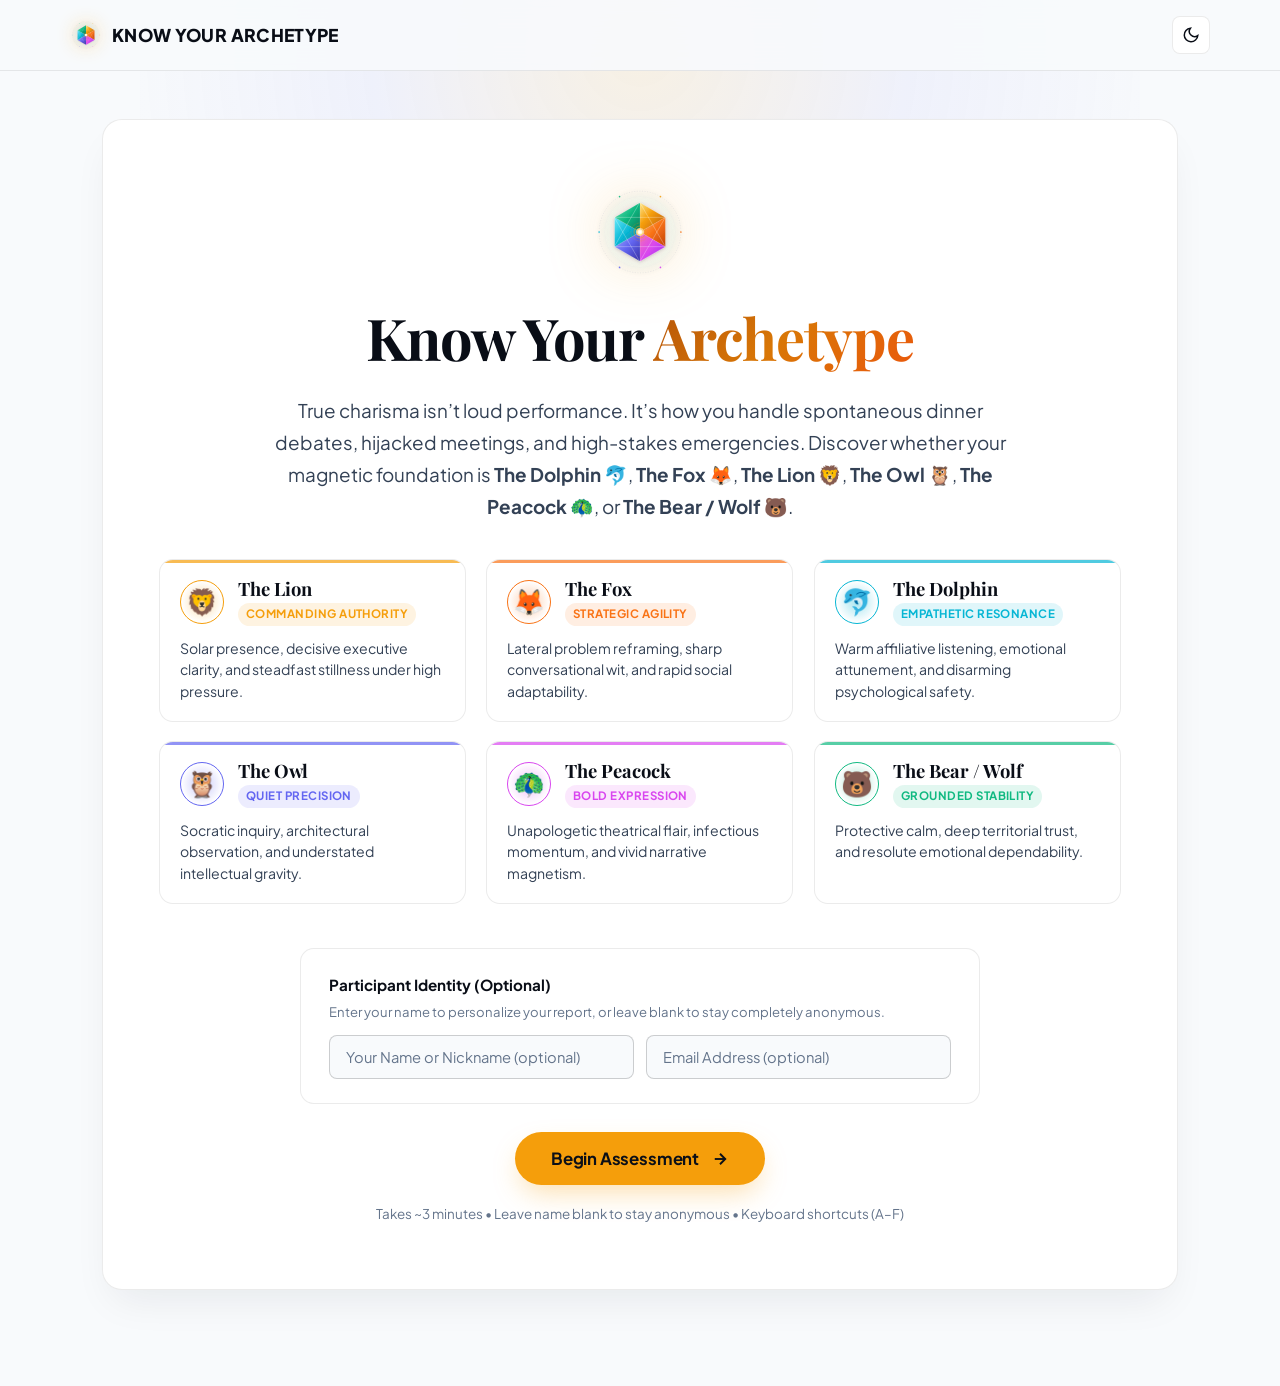
==== commit 070109ac: "Add dynamic animated 6-archetype spectrum showcase to home screen" ====
--- a/web/index.html
+++ b/web/index.html
@@ -64,6 +64,77 @@
           True charisma isn’t loud performance. It’s how you handle spontaneous dinner debates, hijacked meetings, and high-stakes emergencies. Discover whether your magnetic foundation is <strong>The Dolphin 🐬</strong>, <strong>The Fox 🦊</strong>, <strong>The Lion 🦁</strong>, <strong>The Owl 🦉</strong>, <strong>The Peacock 🦚</strong>, or <strong>The Bear / Wolf 🐻</strong>.
         </p>
 
+        <!-- 6 Archetypes Interactive Showcase Spectrum -->
+        <div class="archetypes-showcase-section">
+          <div class="archetypes-spectrum-grid">
+            <div class="archetype-preview-card" style="--arch-color: #f59e0b; --arch-glow: rgba(245, 158, 11, 0.35); --float-delay: 0s;">
+              <div class="arch-card-top">
+                <div class="arch-avatar-ring">🦁</div>
+                <div class="arch-card-title-group">
+                  <h3 class="arch-card-name">The Lion</h3>
+                  <span class="arch-role-pill">Commanding Authority</span>
+                </div>
+              </div>
+              <p class="arch-card-trait">Solar presence, decisive executive clarity, and steadfast stillness under high pressure.</p>
+            </div>
+
+            <div class="archetype-preview-card" style="--arch-color: #f97316; --arch-glow: rgba(249, 115, 22, 0.35); --float-delay: 0.8s;">
+              <div class="arch-card-top">
+                <div class="arch-avatar-ring">🦊</div>
+                <div class="arch-card-title-group">
+                  <h3 class="arch-card-name">The Fox</h3>
+                  <span class="arch-role-pill">Strategic Agility</span>
+                </div>
+              </div>
+              <p class="arch-card-trait">Lateral problem reframing, sharp conversational wit, and rapid social adaptability.</p>
+            </div>
+
+            <div class="archetype-preview-card" style="--arch-color: #06b6d4; --arch-glow: rgba(6, 182, 212, 0.35); --float-delay: 1.6s;">
+              <div class="arch-card-top">
+                <div class="arch-avatar-ring">🐬</div>
+                <div class="arch-card-title-group">
+                  <h3 class="arch-card-name">The Dolphin</h3>
+                  <span class="arch-role-pill">Empathetic Resonance</span>
+                </div>
+              </div>
+              <p class="arch-card-trait">Warm affiliative listening, emotional attunement, and disarming psychological safety.</p>
+            </div>
+
+            <div class="archetype-preview-card" style="--arch-color: #6366f1; --arch-glow: rgba(99, 102, 241, 0.35); --float-delay: 2.4s;">
+              <div class="arch-card-top">
+                <div class="arch-avatar-ring">🦉</div>
+                <div class="arch-card-title-group">
+                  <h3 class="arch-card-name">The Owl</h3>
+                  <span class="arch-role-pill">Quiet Precision</span>
+                </div>
+              </div>
+              <p class="arch-card-trait">Socratic inquiry, architectural observation, and understated intellectual gravity.</p>
+            </div>
+
+            <div class="archetype-preview-card" style="--arch-color: #d946ef; --arch-glow: rgba(217, 70, 239, 0.35); --float-delay: 3.2s;">
+              <div class="arch-card-top">
+                <div class="arch-avatar-ring">🦚</div>
+                <div class="arch-card-title-group">
+                  <h3 class="arch-card-name">The Peacock</h3>
+                  <span class="arch-role-pill">Bold Expression</span>
+                </div>
+              </div>
+              <p class="arch-card-trait">Unapologetic theatrical flair, infectious momentum, and vivid narrative magnetism.</p>
+            </div>
+
+            <div class="archetype-preview-card" style="--arch-color: #10b981; --arch-glow: rgba(16, 185, 129, 0.35); --float-delay: 4.0s;">
+              <div class="arch-card-top">
+                <div class="arch-avatar-ring">🐻</div>
+                <div class="arch-card-title-group">
+                  <h3 class="arch-card-name">The Bear / Wolf</h3>
+                  <span class="arch-role-pill">Grounded Stability</span>
+                </div>
+              </div>
+              <p class="arch-card-trait">Protective calm, deep territorial trust, and resolute emotional dependability.</p>
+            </div>
+          </div>
+        </div>
+
 
         <!-- Participant Starting Identity -->
         <div class="start-identity-box">
--- a/web/app.css
+++ b/web/app.css
@@ -320,6 +320,141 @@
   line-height: 1.7;
 }
 
+/* ==========================================================================
+   6 ARCHETYPES INTERACTIVE SHOWCASE SPECTRUM
+   ========================================================================== */
+.archetypes-showcase-section {
+  width: 100%;
+  max-width: 960px;
+  margin: 28px auto 38px;
+}
+
+.archetypes-spectrum-grid {
+  display: grid;
+  grid-template-columns: repeat(auto-fit, minmax(260px, 1fr));
+  gap: 16px;
+}
+
+.archetype-preview-card {
+  position: relative;
+  background: var(--bg-surface);
+  border: 1px solid var(--border-subtle);
+  border-radius: var(--radius-md);
+  padding: 18px 20px;
+  text-align: left;
+  transition: transform 0.4s var(--spring-ease), box-shadow 0.4s var(--spring-ease), border-color 0.3s ease;
+  animation: archFloat 6s ease-in-out infinite alternate;
+  animation-delay: var(--float-delay, 0s);
+  cursor: default;
+  overflow: hidden;
+  will-change: transform, box-shadow;
+}
+
+.archetype-preview-card::before {
+  content: '';
+  position: absolute;
+  top: 0;
+  left: 0;
+  right: 0;
+  height: 3px;
+  background: var(--arch-color);
+  opacity: 0.7;
+  transition: opacity 0.3s ease, height 0.3s ease;
+}
+
+.archetype-preview-card:hover {
+  transform: translateY(-8px) scale(1.02);
+  border-color: var(--arch-color);
+  box-shadow: 0 16px 36px -8px var(--arch-glow), 0 0 0 1px var(--arch-color);
+  animation-play-state: paused;
+  z-index: 2;
+}
+
+.archetype-preview-card:hover::before {
+  opacity: 1;
+  height: 4px;
+}
+
+.arch-card-top {
+  display: flex;
+  align-items: center;
+  gap: 14px;
+  margin-bottom: 12px;
+}
+
+.arch-avatar-ring {
+  width: 44px;
+  height: 44px;
+  display: flex;
+  align-items: center;
+  justify-content: center;
+  font-size: 1.6rem;
+  border-radius: 50%;
+  background: radial-gradient(circle, var(--arch-glow) 0%, transparent 70%);
+  border: 1.5px solid var(--arch-color);
+  transition: transform 0.4s var(--spring-ease), box-shadow 0.4s var(--spring-ease);
+  flex-shrink: 0;
+}
+
+.archetype-preview-card:hover .arch-avatar-ring {
+  transform: scale(1.18) rotate(8deg);
+  box-shadow: 0 0 18px var(--arch-glow);
+}
+
+.arch-card-title-group {
+  display: flex;
+  flex-direction: column;
+  align-items: flex-start;
+  gap: 3px;
+}
+
+.arch-card-name {
+  font-family: var(--font-headline);
+  font-size: 1.15rem;
+  font-weight: 700;
+  color: var(--text-primary);
+  line-height: 1.2;
+  margin: 0;
+  transition: color 0.2s ease;
+}
+
+.archetype-preview-card:hover .arch-card-name {
+  color: var(--arch-color);
+}
+
+.arch-role-pill {
+  font-family: var(--font-body);
+  font-size: 0.72rem;
+  font-weight: 700;
+  letter-spacing: 0.04em;
+  text-transform: uppercase;
+  color: var(--arch-color);
+  background: color-mix(in srgb, var(--arch-color) 12%, transparent);
+  padding: 2px 8px;
+  border-radius: var(--radius-full);
+  display: inline-block;
+}
+
+.arch-card-trait {
+  font-family: var(--font-body);
+  font-size: 0.88rem;
+  color: var(--text-secondary);
+  line-height: 1.55;
+  margin: 0;
+  text-align: left;
+}
+
+@keyframes archFloat {
+  0% {
+    transform: translateY(0px);
+  }
+  50% {
+    transform: translateY(-5px);
+  }
+  100% {
+    transform: translateY(0px);
+  }
+}
 
 /* Participant Starting Identity Box */
 .start-identity-box {
@@ -1141,6 +1276,16 @@
   .hero-card {
     padding: 32px 20px;
   }
+  .archetypes-showcase-section {
+    margin: 20px auto 28px;
+  }
+  .archetypes-spectrum-grid {
+    grid-template-columns: 1fr;
+    gap: 12px;
+  }
+  .archetype-preview-card {
+    padding: 15px 16px;
+  }
   .scenario-card {
     padding: 24px 18px;
   }
@@ -1197,6 +1342,15 @@
     font-size: 1.18rem;
   }
 
+  .archetypes-showcase-section {
+    max-width: 1040px;
+    margin: 36px auto 44px;
+  }
+
+  .archetypes-spectrum-grid {
+    grid-template-columns: repeat(3, 1fr);
+    gap: 20px;
+  }
 
   .start-identity-box {
     max-width: 680px;
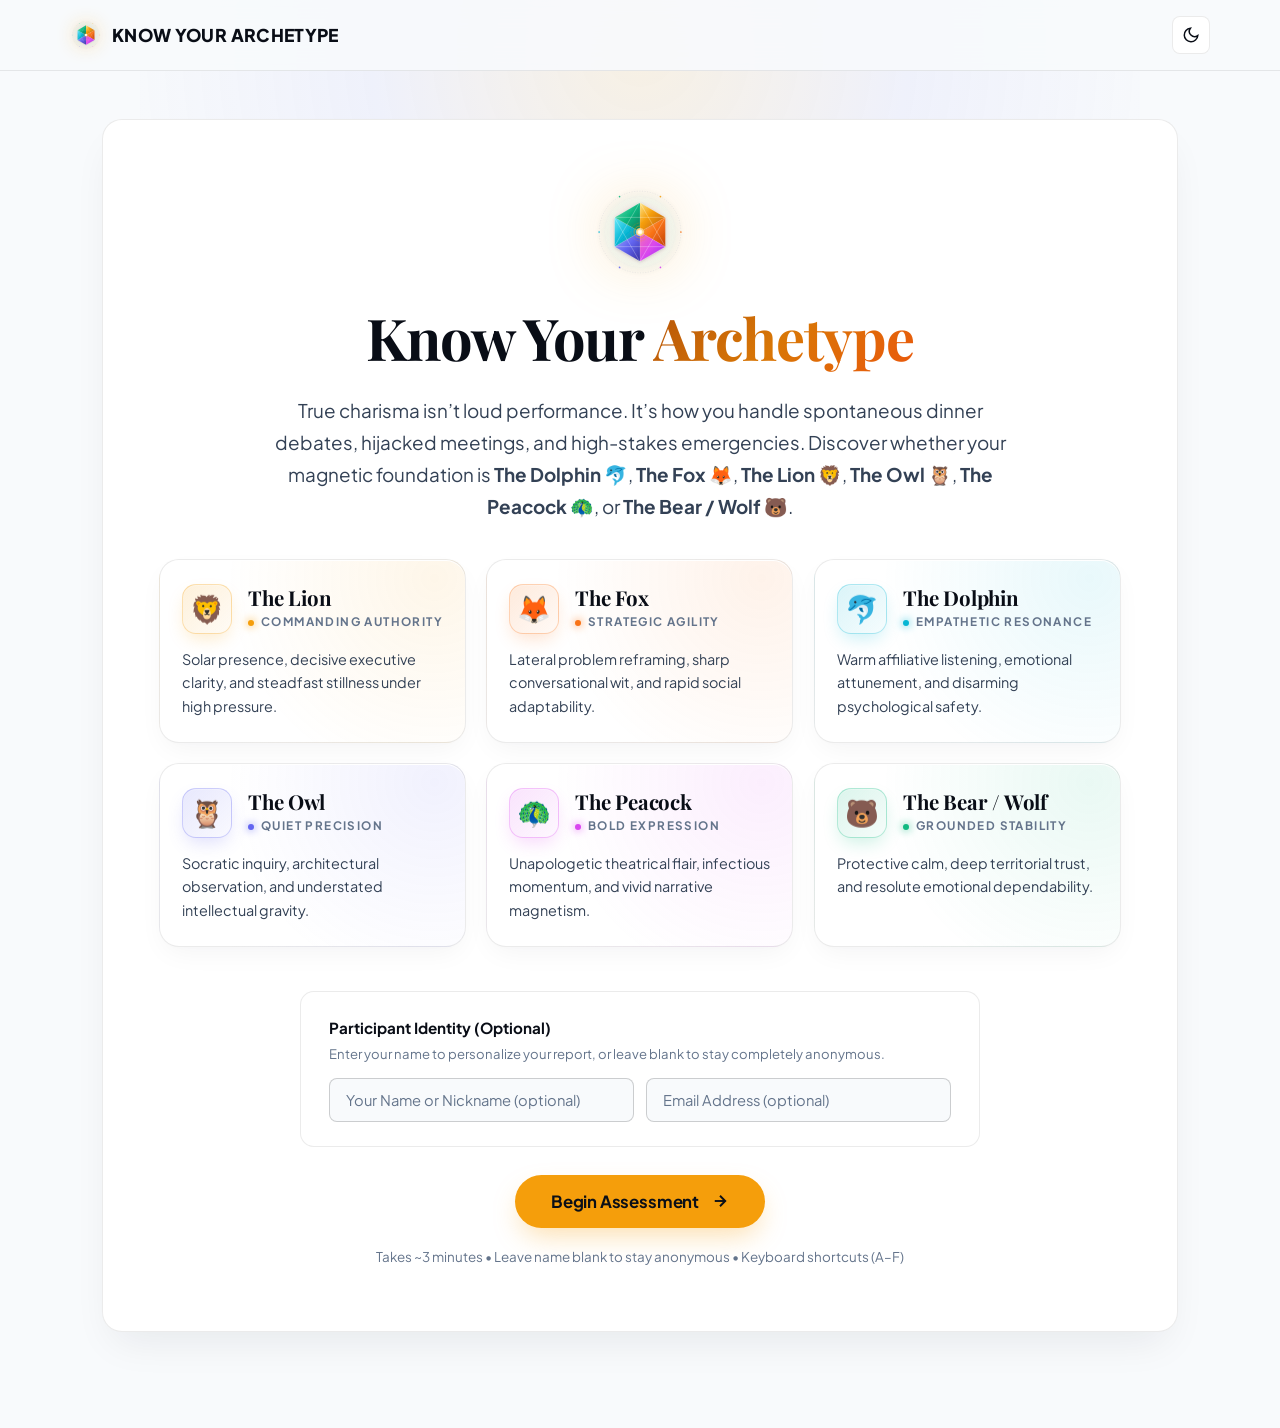
==== commit 9ac47a20: "Redesign home archetype cards with anti-slop luxury volumetric glows, prismatic lenses, and editoria" ====
--- a/web/index.html
+++ b/web/index.html
@@ -67,67 +67,67 @@
         <!-- 6 Archetypes Interactive Showcase Spectrum -->
         <div class="archetypes-showcase-section">
           <div class="archetypes-spectrum-grid">
-            <div class="archetype-preview-card" style="--arch-color: #f59e0b; --arch-glow: rgba(245, 158, 11, 0.35); --float-delay: 0s;">
-              <div class="arch-card-top">
-                <div class="arch-avatar-ring">🦁</div>
+            <div class="archetype-preview-card" style="--arch-color: #f59e0b; --arch-rgb: 245, 158, 11; --float-delay: 0s;">
+              <div class="arch-card-top">
+                <div class="arch-emblem-lens">🦁</div>
                 <div class="arch-card-title-group">
                   <h3 class="arch-card-name">The Lion</h3>
-                  <span class="arch-role-pill">Commanding Authority</span>
+                  <span class="arch-role-label">Commanding Authority</span>
                 </div>
               </div>
               <p class="arch-card-trait">Solar presence, decisive executive clarity, and steadfast stillness under high pressure.</p>
             </div>
 
-            <div class="archetype-preview-card" style="--arch-color: #f97316; --arch-glow: rgba(249, 115, 22, 0.35); --float-delay: 0.8s;">
-              <div class="arch-card-top">
-                <div class="arch-avatar-ring">🦊</div>
+            <div class="archetype-preview-card" style="--arch-color: #f97316; --arch-rgb: 249, 115, 22; --float-delay: 0.8s;">
+              <div class="arch-card-top">
+                <div class="arch-emblem-lens">🦊</div>
                 <div class="arch-card-title-group">
                   <h3 class="arch-card-name">The Fox</h3>
-                  <span class="arch-role-pill">Strategic Agility</span>
+                  <span class="arch-role-label">Strategic Agility</span>
                 </div>
               </div>
               <p class="arch-card-trait">Lateral problem reframing, sharp conversational wit, and rapid social adaptability.</p>
             </div>
 
-            <div class="archetype-preview-card" style="--arch-color: #06b6d4; --arch-glow: rgba(6, 182, 212, 0.35); --float-delay: 1.6s;">
-              <div class="arch-card-top">
-                <div class="arch-avatar-ring">🐬</div>
+            <div class="archetype-preview-card" style="--arch-color: #06b6d4; --arch-rgb: 6, 182, 212; --float-delay: 1.6s;">
+              <div class="arch-card-top">
+                <div class="arch-emblem-lens">🐬</div>
                 <div class="arch-card-title-group">
                   <h3 class="arch-card-name">The Dolphin</h3>
-                  <span class="arch-role-pill">Empathetic Resonance</span>
+                  <span class="arch-role-label">Empathetic Resonance</span>
                 </div>
               </div>
               <p class="arch-card-trait">Warm affiliative listening, emotional attunement, and disarming psychological safety.</p>
             </div>
 
-            <div class="archetype-preview-card" style="--arch-color: #6366f1; --arch-glow: rgba(99, 102, 241, 0.35); --float-delay: 2.4s;">
-              <div class="arch-card-top">
-                <div class="arch-avatar-ring">🦉</div>
+            <div class="archetype-preview-card" style="--arch-color: #6366f1; --arch-rgb: 99, 102, 241; --float-delay: 2.4s;">
+              <div class="arch-card-top">
+                <div class="arch-emblem-lens">🦉</div>
                 <div class="arch-card-title-group">
                   <h3 class="arch-card-name">The Owl</h3>
-                  <span class="arch-role-pill">Quiet Precision</span>
+                  <span class="arch-role-label">Quiet Precision</span>
                 </div>
               </div>
               <p class="arch-card-trait">Socratic inquiry, architectural observation, and understated intellectual gravity.</p>
             </div>
 
-            <div class="archetype-preview-card" style="--arch-color: #d946ef; --arch-glow: rgba(217, 70, 239, 0.35); --float-delay: 3.2s;">
-              <div class="arch-card-top">
-                <div class="arch-avatar-ring">🦚</div>
+            <div class="archetype-preview-card" style="--arch-color: #d946ef; --arch-rgb: 217, 70, 239; --float-delay: 3.2s;">
+              <div class="arch-card-top">
+                <div class="arch-emblem-lens">🦚</div>
                 <div class="arch-card-title-group">
                   <h3 class="arch-card-name">The Peacock</h3>
-                  <span class="arch-role-pill">Bold Expression</span>
+                  <span class="arch-role-label">Bold Expression</span>
                 </div>
               </div>
               <p class="arch-card-trait">Unapologetic theatrical flair, infectious momentum, and vivid narrative magnetism.</p>
             </div>
 
-            <div class="archetype-preview-card" style="--arch-color: #10b981; --arch-glow: rgba(16, 185, 129, 0.35); --float-delay: 4.0s;">
-              <div class="arch-card-top">
-                <div class="arch-avatar-ring">🐻</div>
+            <div class="archetype-preview-card" style="--arch-color: #10b981; --arch-rgb: 16, 185, 129; --float-delay: 4.0s;">
+              <div class="arch-card-top">
+                <div class="arch-emblem-lens">🐻</div>
                 <div class="arch-card-title-group">
                   <h3 class="arch-card-name">The Bear / Wolf</h3>
-                  <span class="arch-role-pill">Grounded Stability</span>
+                  <span class="arch-role-label">Grounded Stability</span>
                 </div>
               </div>
               <p class="arch-card-trait">Protective calm, deep territorial trust, and resolute emotional dependability.</p>
@@ -170,6 +170,9 @@
         <div class="wizard-meta-row">
           <div class="step-indicator">
             Scenario <strong id="wizard-step-label">1</strong> of 18
+          </div>
+          <div id="selection-counter-badge" class="selection-counter-badge">
+            Select 1 to 3 actions &bull; <span id="selection-count-num">0</span> of 3 selected
           </div>
         </div>
       </div>
@@ -196,7 +199,7 @@
         </button>
 
         <div class="keyboard-hint">
-          Press <span class="kbd-chip">A</span>–<span class="kbd-chip">F</span> to pick &bull; <span class="kbd-chip">Enter ↵</span> for Next
+          Press <span class="kbd-chip">A</span>–<span class="kbd-chip">F</span> to toggle &bull; <span class="kbd-chip">Enter ↵</span> for Next
         </div>
 
         <button id="btn-next" class="btn-primary btn-wizard-next" type="button" disabled>
--- a/web/app.css
+++ b/web/app.css
@@ -321,125 +321,151 @@
 }
 
 /* ==========================================================================
-   6 ARCHETYPES INTERACTIVE SHOWCASE SPECTRUM
+   6 ARCHETYPES INTERACTIVE SHOWCASE SPECTRUM (Anti-Slop Luxury Craft)
    ========================================================================== */
 .archetypes-showcase-section {
   width: 100%;
-  max-width: 960px;
-  margin: 28px auto 38px;
+  max-width: 1040px;
+  margin: 32px auto 40px;
 }
 
 .archetypes-spectrum-grid {
   display: grid;
-  grid-template-columns: repeat(auto-fit, minmax(260px, 1fr));
-  gap: 16px;
+  grid-template-columns: repeat(auto-fit, minmax(280px, 1fr));
+  gap: 18px;
 }
 
 .archetype-preview-card {
   position: relative;
-  background: var(--bg-surface);
-  border: 1px solid var(--border-subtle);
-  border-radius: var(--radius-md);
-  padding: 18px 20px;
+  border-radius: var(--radius-lg);
+  padding: 24px 22px;
   text-align: left;
-  transition: transform 0.4s var(--spring-ease), box-shadow 0.4s var(--spring-ease), border-color 0.3s ease;
+  transition: transform 0.4s var(--spring-ease), box-shadow 0.4s var(--spring-ease), border-color 0.3s ease, background 0.3s ease;
   animation: archFloat 6s ease-in-out infinite alternate;
   animation-delay: var(--float-delay, 0s);
   cursor: default;
   overflow: hidden;
   will-change: transform, box-shadow;
-}
-
-.archetype-preview-card::before {
-  content: '';
-  position: absolute;
-  top: 0;
-  left: 0;
-  right: 0;
-  height: 3px;
-  background: var(--arch-color);
-  opacity: 0.7;
-  transition: opacity 0.3s ease, height 0.3s ease;
-}
-
+  
+  /* Light mode baseline */
+  background: radial-gradient(circle at 90% 10%, rgba(var(--arch-rgb), 0.09) 0%, transparent 65%), #ffffff;
+  border: 1px solid rgba(0, 0, 0, 0.08);
+  box-shadow: 0 10px 28px -6px rgba(15, 23, 42, 0.05), 0 2px 6px -1px rgba(15, 23, 42, 0.02), inset 0 1px 0 0 #ffffff;
+}
+
+/* Dark mode baseline */
+[data-theme="dark"] .archetype-preview-card {
+  background: radial-gradient(circle at 90% 10%, rgba(var(--arch-rgb), 0.16) 0%, transparent 60%), rgba(17, 24, 39, 0.72);
+  backdrop-filter: blur(20px);
+  -webkit-backdrop-filter: blur(20px);
+  border: 1px solid rgba(255, 255, 255, 0.08);
+  box-shadow: 0 12px 36px -10px rgba(0, 0, 0, 0.6), inset 0 1px 0 0 rgba(255, 255, 255, 0.08);
+}
+
+/* Hover States with Rich Volumetric Glows */
 .archetype-preview-card:hover {
   transform: translateY(-8px) scale(1.02);
-  border-color: var(--arch-color);
-  box-shadow: 0 16px 36px -8px var(--arch-glow), 0 0 0 1px var(--arch-color);
   animation-play-state: paused;
   z-index: 2;
 }
 
-.archetype-preview-card:hover::before {
-  opacity: 1;
-  height: 4px;
+:root .archetype-preview-card:hover,
+[data-theme="light"] .archetype-preview-card:hover {
+  background: radial-gradient(circle at 90% 10%, rgba(var(--arch-rgb), 0.18) 0%, transparent 70%), #ffffff;
+  border-color: rgba(var(--arch-rgb), 0.45);
+  box-shadow: 0 22px 48px -12px rgba(var(--arch-rgb), 0.32), 0 0 0 1px rgba(var(--arch-rgb), 0.25), inset 0 1px 0 0 #ffffff;
+}
+
+[data-theme="dark"] .archetype-preview-card:hover {
+  background: radial-gradient(circle at 90% 10%, rgba(var(--arch-rgb), 0.26) 0%, transparent 65%), rgba(22, 30, 48, 0.88);
+  border-color: rgba(var(--arch-rgb), 0.55);
+  box-shadow: 0 26px 56px -12px rgba(var(--arch-rgb), 0.45), 0 0 0 1px rgba(var(--arch-rgb), 0.4), inset 0 1px 1px 0 rgba(255, 255, 255, 0.18);
 }
 
 .arch-card-top {
   display: flex;
   align-items: center;
-  gap: 14px;
-  margin-bottom: 12px;
-}
-
-.arch-avatar-ring {
-  width: 44px;
-  height: 44px;
+  gap: 16px;
+  margin-bottom: 14px;
+}
+
+/* Prismatic Floating Lens */
+.arch-emblem-lens {
+  width: 50px;
+  height: 50px;
+  border-radius: 14px;
   display: flex;
   align-items: center;
   justify-content: center;
-  font-size: 1.6rem;
-  border-radius: 50%;
-  background: radial-gradient(circle, var(--arch-glow) 0%, transparent 70%);
-  border: 1.5px solid var(--arch-color);
-  transition: transform 0.4s var(--spring-ease), box-shadow 0.4s var(--spring-ease);
+  font-size: 1.7rem;
+  background: linear-gradient(135deg, rgba(var(--arch-rgb), 0.15) 0%, rgba(var(--arch-rgb), 0.04) 100%);
+  border: 1px solid rgba(var(--arch-rgb), 0.28);
+  box-shadow: inset 0 1px 1px rgba(255, 255, 255, 0.25), 0 8px 18px -4px rgba(var(--arch-rgb), 0.22);
+  transition: transform 0.4s var(--spring-ease), box-shadow 0.4s var(--spring-ease), border-color 0.3s ease;
   flex-shrink: 0;
 }
 
-.archetype-preview-card:hover .arch-avatar-ring {
-  transform: scale(1.18) rotate(8deg);
-  box-shadow: 0 0 18px var(--arch-glow);
+.archetype-preview-card:hover .arch-emblem-lens {
+  transform: scale(1.12) rotate(6deg);
+  border-color: rgba(var(--arch-rgb), 0.7);
+  box-shadow: inset 0 1px 2px rgba(255, 255, 255, 0.4), 0 12px 28px -4px rgba(var(--arch-rgb), 0.48);
 }
 
 .arch-card-title-group {
   display: flex;
   flex-direction: column;
   align-items: flex-start;
-  gap: 3px;
+  gap: 4px;
 }
 
 .arch-card-name {
   font-family: var(--font-headline);
-  font-size: 1.15rem;
-  font-weight: 700;
-  color: var(--text-primary);
-  line-height: 1.2;
+  font-size: 1.28rem;
+  font-weight: 700;
+  color: var(--text-primary);
+  line-height: 1.15;
   margin: 0;
-  transition: color 0.2s ease;
+  letter-spacing: -0.01em;
+  transition: color 0.25s ease;
 }
 
 .archetype-preview-card:hover .arch-card-name {
   color: var(--arch-color);
 }
 
-.arch-role-pill {
-  font-family: var(--font-body);
-  font-size: 0.72rem;
-  font-weight: 700;
-  letter-spacing: 0.04em;
+/* Editorial Metadata with Luminous Jewel Dot (No AI Pill!) */
+.arch-role-label {
+  font-family: var(--font-body);
+  font-size: 0.73rem;
+  font-weight: 700;
+  letter-spacing: 0.12em;
   text-transform: uppercase;
-  color: var(--arch-color);
-  background: color-mix(in srgb, var(--arch-color) 12%, transparent);
-  padding: 2px 8px;
-  border-radius: var(--radius-full);
-  display: inline-block;
+  color: var(--text-muted);
+  display: inline-flex;
+  align-items: center;
+  gap: 7px;
+  transition: color 0.25s ease;
+}
+
+.arch-role-label::before {
+  content: '';
+  width: 6px;
+  height: 6px;
+  border-radius: 50%;
+  background: var(--arch-color);
+  box-shadow: 0 0 8px var(--arch-color);
+  flex-shrink: 0;
+}
+
+.archetype-preview-card:hover .arch-role-label {
+  color: var(--text-secondary);
 }
 
 .arch-card-trait {
   font-family: var(--font-body);
-  font-size: 0.88rem;
+  font-size: 0.90rem;
   color: var(--text-secondary);
-  line-height: 1.55;
+  line-height: 1.62;
   margin: 0;
   text-align: left;
 }
@@ -583,6 +609,8 @@
   display: flex;
   align-items: center;
   justify-content: space-between;
+  flex-wrap: wrap;
+  gap: 10px;
 }
 
 .step-indicator {
@@ -597,6 +625,47 @@
 .step-indicator strong {
   color: var(--text-primary);
   font-size: 1rem;
+}
+
+/* Multi-select Counter Badge */
+.selection-counter-badge {
+  display: inline-flex;
+  align-items: center;
+  gap: 6px;
+  font-family: var(--font-body);
+  font-size: 0.82rem;
+  font-weight: 700;
+  letter-spacing: 0.01em;
+  color: var(--text-muted);
+  background: var(--bg-surface);
+  border: 1px solid var(--border-subtle);
+  padding: 4px 12px;
+  border-radius: var(--radius-full);
+  transition: all var(--duration-fast) var(--spring-ease);
+}
+
+.selection-counter-badge.has-selections {
+  color: #4f46e5;
+  border-color: rgba(99, 102, 241, 0.4);
+  background: rgba(99, 102, 241, 0.08);
+}
+
+[data-theme="dark"] .selection-counter-badge.has-selections {
+  color: #818cf8;
+  border-color: rgba(129, 140, 248, 0.4);
+  background: rgba(99, 102, 241, 0.15);
+}
+
+.selection-counter-badge.max-reached {
+  color: #d97706;
+  border-color: rgba(217, 119, 6, 0.45);
+  background: rgba(245, 158, 11, 0.12);
+}
+
+[data-theme="dark"] .selection-counter-badge.max-reached {
+  color: #fbbf24;
+  border-color: rgba(251, 191, 36, 0.5);
+  background: rgba(245, 158, 11, 0.18);
 }
 
 /* Scenario Card */
@@ -663,6 +732,11 @@
   box-shadow: 0 4px 16px -4px rgba(99, 102, 241, 0.25);
 }
 
+[data-theme="dark"] .option-btn.selected {
+  background: rgba(99, 102, 241, 0.15);
+  box-shadow: 0 4px 20px -4px rgba(99, 102, 241, 0.4);
+}
+
 .option-badge {
   flex-shrink: 0;
   width: 28px;
@@ -694,6 +768,78 @@
 
 .option-text {
   flex: 1;
+}
+
+/* Checkbox Indicator for Multi-Select */
+.option-checkbox {
+  flex-shrink: 0;
+  width: 22px;
+  height: 22px;
+  border-radius: 6px;
+  border: 1.5px solid var(--border-medium);
+  background: var(--bg-base);
+  display: flex;
+  align-items: center;
+  justify-content: center;
+  transition: all var(--duration-fast) var(--spring-ease);
+  color: #ffffff;
+  margin-top: 2px;
+}
+
+.option-checkbox .check-svg {
+  opacity: 0;
+  transform: scale(0.6);
+  transition: all var(--duration-fast) var(--spring-ease);
+}
+
+.option-btn:hover .option-checkbox {
+  border-color: var(--border-focus);
+}
+
+.option-btn.selected .option-checkbox {
+  background: var(--border-focus);
+  border-color: var(--border-focus);
+  box-shadow: 0 0 10px rgba(99, 102, 241, 0.45);
+}
+
+.option-btn.selected .option-checkbox .check-svg {
+  opacity: 1;
+  transform: scale(1);
+}
+
+/* Disabled state when maximum 3 selections reached */
+.option-btn.disabled-limit {
+  opacity: 0.55;
+  filter: grayscale(0.25);
+  cursor: not-allowed;
+}
+
+.option-btn.disabled-limit:hover {
+  transform: none;
+  border-color: var(--border-subtle);
+  background: var(--bg-card);
+}
+
+.option-btn.disabled-limit:hover .option-badge {
+  background: rgba(128, 128, 128, 0.1);
+  color: var(--text-primary);
+  border-color: var(--border-subtle);
+}
+
+.option-btn.disabled-limit:hover .option-checkbox {
+  border-color: var(--border-medium);
+}
+
+/* Limit reached shake animation */
+.option-btn.shake-limit {
+  animation: limitShake 0.45s cubic-bezier(0.36, 0.07, 0.19, 0.97) both;
+}
+
+@keyframes limitShake {
+  10%, 90% { transform: translate3d(-2px, 0, 0); }
+  20%, 80% { transform: translate3d(3px, 0, 0); }
+  30%, 50%, 70% { transform: translate3d(-3px, 0, 0); }
+  40%, 60% { transform: translate3d(3px, 0, 0); }
 }
 
 /* Wizard Navigation Bar */
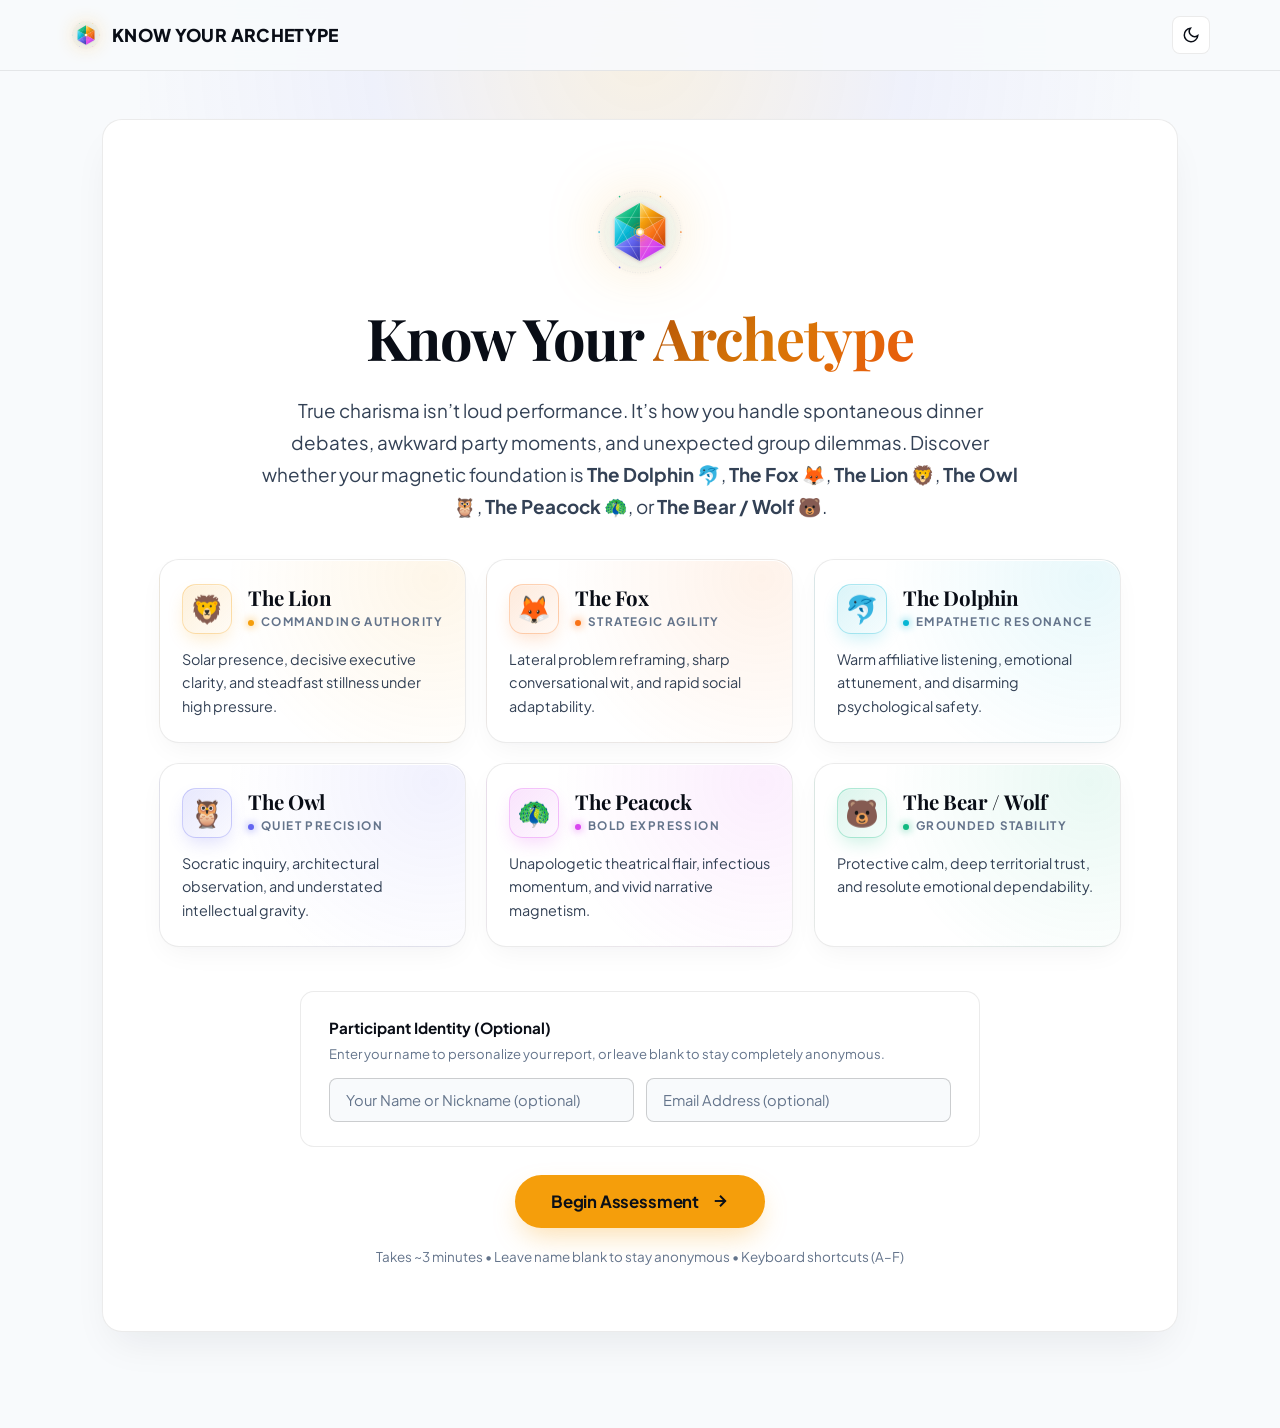
==== commit d27b685c: "Replace workplace questions with 100% everyday social scenarios and punchy 8-15 word options" ====
--- a/web/index.html
+++ b/web/index.html
@@ -4,7 +4,7 @@
   <meta charset="UTF-8">
   <meta name="viewport" content="width=device-width, initial-scale=1.0">
   <title>Know Your Archetype | Discover Your Dominant Magnetic Profile</title>
-  <meta name="description" content="Discover your dominant archetype through 18 realistic everyday scenarios across Social, Workplace, and Crisis dynamics.">
+  <meta name="description" content="Discover your dominant archetype through 18 realistic everyday scenarios across friendships, social gatherings, and group dynamics.">
   <meta name="theme-color" content="#f8fafc">
   <link rel="icon" type="image/svg+xml" href="logo.svg">
   <link rel="apple-touch-icon" href="logo.png">
@@ -61,7 +61,7 @@
         </h1>
 
         <p class="hero-desc">
-          True charisma isn’t loud performance. It’s how you handle spontaneous dinner debates, hijacked meetings, and high-stakes emergencies. Discover whether your magnetic foundation is <strong>The Dolphin 🐬</strong>, <strong>The Fox 🦊</strong>, <strong>The Lion 🦁</strong>, <strong>The Owl 🦉</strong>, <strong>The Peacock 🦚</strong>, or <strong>The Bear / Wolf 🐻</strong>.
+          True charisma isn’t loud performance. It’s how you handle spontaneous dinner debates, awkward party moments, and unexpected group dilemmas. Discover whether your magnetic foundation is <strong>The Dolphin 🐬</strong>, <strong>The Fox 🦊</strong>, <strong>The Lion 🦁</strong>, <strong>The Owl 🦉</strong>, <strong>The Peacock 🦚</strong>, or <strong>The Bear / Wolf 🐻</strong>.
         </p>
 
         <!-- 6 Archetypes Interactive Showcase Spectrum -->
--- a/web/app.css
+++ b/web/app.css
@@ -102,6 +102,10 @@
   box-sizing: border-box;
   margin: 0;
   padding: 0;
+}
+
+html {
+  scroll-behavior: smooth;
 }
 
 body {
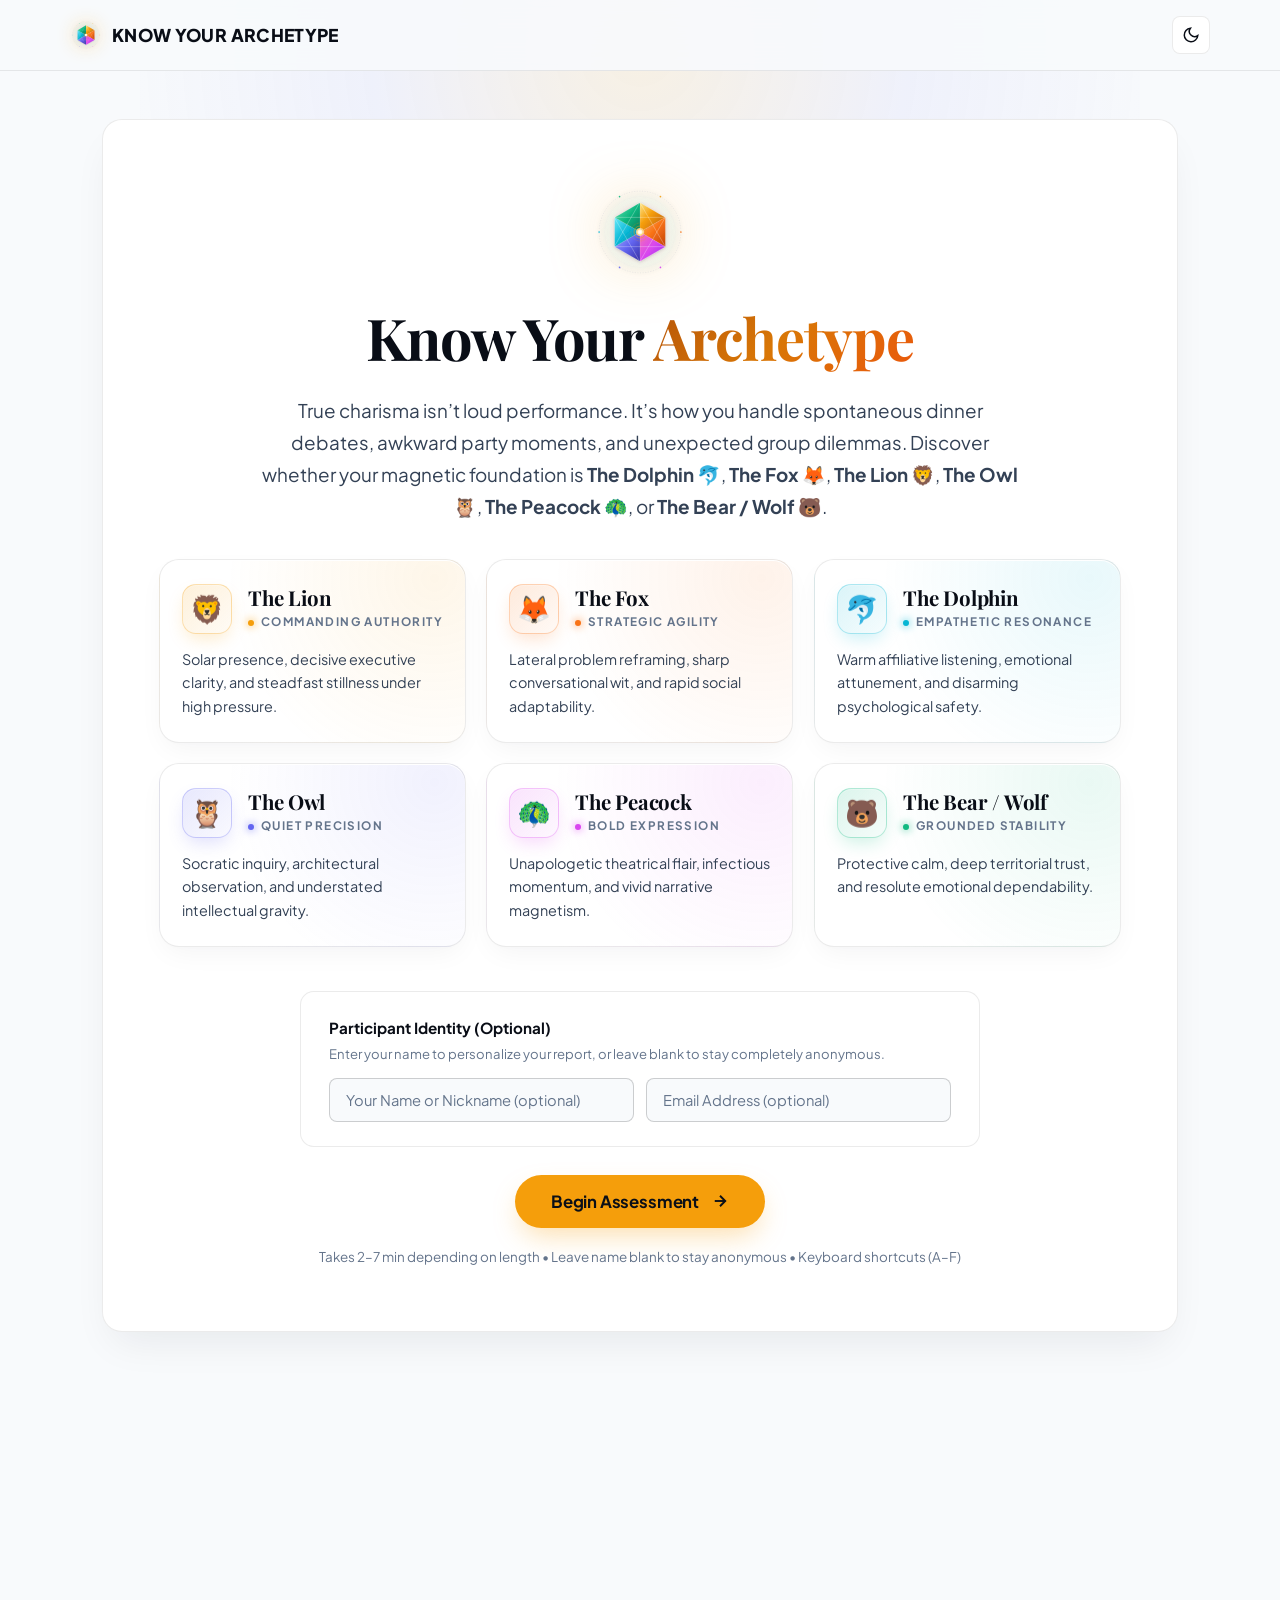
==== commit aa99009d: "Add onboarding screen with length selector (Short/Medium/Long) and Student/Professional context togg" ====
--- a/web/index.html
+++ b/web/index.html
@@ -156,12 +156,101 @@
           </svg>
         </button>
 
-        <p class="hero-meta-note">Takes ~3 minutes &bull; Leave name blank to stay anonymous &bull; Keyboard shortcuts (A–F)</p>
+        <p class="hero-meta-note">Takes 2–7 min depending on length &bull; Leave name blank to stay anonymous &bull; Keyboard shortcuts (A–F)</p>
 
       </div>
     </section>
 
-    <!-- SCREEN 2: QUESTION WIZARD -->
+    <!-- SCREEN 2: ONBOARDING / INSTRUCTIONS -->
+    <section id="screen-onboarding" class="view-screen" aria-hidden="true">
+      <div class="onboarding-card">
+
+        <div class="onboarding-header">
+          <div class="onboarding-icon">🧭</div>
+          <h2 class="onboarding-title">Set Up Your Assessment</h2>
+          <p class="onboarding-subtitle">Choose how long and which scenarios fit your life best. We'll tailor the questions to match.</p>
+        </div>
+
+        <!-- Length Selector -->
+        <div class="onboarding-section">
+          <div class="onboarding-section-label">How long do you want the assessment?</div>
+          <div class="length-selector" role="group" aria-label="Assessment Length">
+
+            <button class="length-option" id="len-short" data-length="short" type="button" aria-pressed="false">
+              <div class="length-option-top">
+                <span class="length-icon">⚡</span>
+                <span class="length-badge">~2 min</span>
+              </div>
+              <div class="length-label">Short</div>
+              <div class="length-count">6 scenarios</div>
+            </button>
+
+            <button class="length-option selected" id="len-medium" data-length="medium" type="button" aria-pressed="true">
+              <div class="length-option-top">
+                <span class="length-icon">🎯</span>
+                <span class="length-badge">~4 min</span>
+              </div>
+              <div class="length-label">Medium</div>
+              <div class="length-count">12 scenarios</div>
+            </button>
+
+            <button class="length-option" id="len-long" data-length="long" type="button" aria-pressed="false">
+              <div class="length-option-top">
+                <span class="length-icon">🔬</span>
+                <span class="length-badge">~7 min</span>
+              </div>
+              <div class="length-label">Long</div>
+              <div class="length-count">18 scenarios</div>
+            </button>
+
+          </div>
+        </div>
+
+        <!-- Context Selector -->
+        <div class="onboarding-section">
+          <div class="onboarding-section-label">Which describes you best right now?</div>
+          <p class="onboarding-context-note">We'll swap in scenarios from your world — campus life or workplace dynamics — for more relevant results.</p>
+          <div class="context-selector" role="group" aria-label="Life Context">
+            <button class="context-option" id="ctx-student" data-context="student" type="button" aria-pressed="false">
+              🎓 Student
+            </button>
+            <button class="context-option selected" id="ctx-professional" data-context="professional" type="button" aria-pressed="true">
+              💼 Working Professional
+            </button>
+          </div>
+        </div>
+
+        <!-- Instructions -->
+        <div class="onboarding-instructions">
+          <div class="onboarding-instructions-title">How it works</div>
+          <ul class="onboarding-instructions-list">
+            <li>Each scenario presents a real social situation.</li>
+            <li>Select <strong>1 to 3 actions</strong> you'd most likely take.</li>
+            <li>There are no right or wrong answers — be honest.</li>
+            <li>Use keys <strong>A – F</strong> to select, <strong>Enter</strong> to advance.</li>
+          </ul>
+        </div>
+
+        <div class="onboarding-cta-row">
+          <button id="btn-onboarding-back" class="btn-secondary" type="button">
+            <svg width="16" height="16" viewBox="0 0 24 24" fill="none" stroke="currentColor" stroke-width="2">
+              <polyline points="15 18 9 12 15 6"></polyline>
+            </svg>
+            Back
+          </button>
+          <button id="btn-confirm-onboarding" class="btn-primary" type="button">
+            Start Assessment
+            <svg width="18" height="18" viewBox="0 0 24 24" fill="none" stroke="currentColor" stroke-width="2.5">
+              <line x1="5" y1="12" x2="19" y2="12"></line>
+              <polyline points="12 5 19 12 12 19"></polyline>
+            </svg>
+          </button>
+        </div>
+
+      </div>
+    </section>
+
+    <!-- SCREEN 3: QUESTION WIZARD -->
     <section id="screen-wizard" class="view-screen">
       <div class="wizard-header">
         <div class="progress-bar-track">
@@ -169,7 +258,7 @@
         </div>
         <div class="wizard-meta-row">
           <div class="step-indicator">
-            Scenario <strong id="wizard-step-label">1</strong> of 18
+            Scenario <strong id="wizard-step-label">1</strong> of <span id="wizard-total-label">18</span>
           </div>
           <div id="selection-counter-badge" class="selection-counter-badge">
             Select 1 to 3 actions &bull; <span id="selection-count-num">0</span> of 3 selected
--- a/web/app.css
+++ b/web/app.css
@@ -1550,3 +1550,272 @@
     padding: 34px 32px;
   }
 }
+
+/* ================================================================
+   ONBOARDING / INSTRUCTIONS SCREEN
+   ================================================================ */
+
+#screen-onboarding {
+  display: flex;
+  align-items: flex-start;
+  justify-content: center;
+  padding: 40px 20px 60px;
+  min-height: 100vh;
+}
+
+.onboarding-card {
+  width: 100%;
+  max-width: 680px;
+  background: var(--surface-glass);
+  backdrop-filter: blur(18px) saturate(1.4);
+  -webkit-backdrop-filter: blur(18px) saturate(1.4);
+  border: 1px solid var(--border-soft);
+  border-radius: var(--radius-xl);
+  padding: 48px 44px;
+  display: flex;
+  flex-direction: column;
+  gap: 36px;
+  box-shadow: 0 24px 64px rgba(0, 0, 0, 0.18), 0 0 0 1px var(--border-soft);
+}
+
+/* Header */
+.onboarding-header {
+  text-align: center;
+}
+
+.onboarding-icon {
+  font-size: 2.8rem;
+  margin-bottom: 14px;
+  display: block;
+}
+
+.onboarding-title {
+  font-size: 1.75rem;
+  font-weight: 700;
+  color: var(--text-primary);
+  margin: 0 0 10px;
+  letter-spacing: -0.02em;
+}
+
+.onboarding-subtitle {
+  font-size: 0.97rem;
+  color: var(--text-secondary);
+  margin: 0;
+  line-height: 1.55;
+}
+
+/* Section label */
+.onboarding-section {
+  display: flex;
+  flex-direction: column;
+  gap: 14px;
+}
+
+.onboarding-section-label {
+  font-size: 0.85rem;
+  font-weight: 600;
+  text-transform: uppercase;
+  letter-spacing: 0.08em;
+  color: var(--text-secondary);
+}
+
+/* Length Selector */
+.length-selector {
+  display: grid;
+  grid-template-columns: repeat(3, 1fr);
+  gap: 12px;
+}
+
+.length-option {
+  display: flex;
+  flex-direction: column;
+  align-items: center;
+  gap: 6px;
+  padding: 20px 14px;
+  background: var(--surface-card);
+  border: 1.5px solid var(--border-soft);
+  border-radius: var(--radius-lg);
+  cursor: pointer;
+  transition: all 0.22s cubic-bezier(0.34, 1.56, 0.64, 1);
+  color: var(--text-primary);
+  text-align: center;
+  position: relative;
+  outline: none;
+}
+
+.length-option:hover {
+  border-color: var(--accent-primary);
+  background: rgba(var(--accent-rgb, 99, 102, 241), 0.07);
+  transform: translateY(-2px);
+  box-shadow: 0 8px 24px rgba(var(--accent-rgb, 99, 102, 241), 0.14);
+}
+
+.length-option.selected {
+  border-color: var(--accent-primary);
+  background: rgba(var(--accent-rgb, 99, 102, 241), 0.1);
+  box-shadow: 0 0 0 3px rgba(var(--accent-rgb, 99, 102, 241), 0.18),
+              0 8px 24px rgba(var(--accent-rgb, 99, 102, 241), 0.16);
+}
+
+.length-option-top {
+  display: flex;
+  align-items: center;
+  justify-content: space-between;
+  width: 100%;
+}
+
+.length-icon {
+  font-size: 1.3rem;
+}
+
+.length-badge {
+  font-size: 0.72rem;
+  font-weight: 600;
+  padding: 2px 8px;
+  border-radius: var(--radius-full);
+  background: rgba(var(--accent-rgb, 99, 102, 241), 0.15);
+  color: var(--accent-primary);
+  letter-spacing: 0.02em;
+}
+
+.length-option.selected .length-badge {
+  background: var(--accent-primary);
+  color: white;
+}
+
+.length-label {
+  font-size: 1.05rem;
+  font-weight: 700;
+  color: var(--text-primary);
+}
+
+.length-count {
+  font-size: 0.78rem;
+  color: var(--text-secondary);
+}
+
+/* Context Selector */
+.onboarding-context-note {
+  font-size: 0.86rem;
+  color: var(--text-secondary);
+  margin: 0;
+  line-height: 1.5;
+}
+
+.context-selector {
+  display: flex;
+  gap: 12px;
+  flex-wrap: wrap;
+}
+
+.context-option {
+  flex: 1;
+  min-width: 140px;
+  padding: 14px 22px;
+  border-radius: var(--radius-full);
+  border: 1.5px solid var(--border-soft);
+  background: var(--surface-card);
+  color: var(--text-secondary);
+  font-size: 0.96rem;
+  font-weight: 600;
+  cursor: pointer;
+  transition: all 0.2s ease;
+  text-align: center;
+  outline: none;
+}
+
+.context-option:hover {
+  border-color: var(--accent-primary);
+  color: var(--accent-primary);
+}
+
+.context-option.selected {
+  background: var(--accent-primary);
+  border-color: var(--accent-primary);
+  color: white;
+  box-shadow: 0 4px 18px rgba(var(--accent-rgb, 99, 102, 241), 0.32);
+}
+
+/* Instructions block */
+.onboarding-instructions {
+  background: rgba(var(--accent-rgb, 99, 102, 241), 0.05);
+  border: 1px solid rgba(var(--accent-rgb, 99, 102, 241), 0.12);
+  border-radius: var(--radius-lg);
+  padding: 20px 24px;
+}
+
+.onboarding-instructions-title {
+  font-size: 0.82rem;
+  font-weight: 700;
+  text-transform: uppercase;
+  letter-spacing: 0.09em;
+  color: var(--accent-primary);
+  margin-bottom: 12px;
+}
+
+.onboarding-instructions-list {
+  margin: 0;
+  padding-left: 18px;
+  display: flex;
+  flex-direction: column;
+  gap: 7px;
+}
+
+.onboarding-instructions-list li {
+  font-size: 0.9rem;
+  color: var(--text-secondary);
+  line-height: 1.5;
+}
+
+.onboarding-instructions-list li strong {
+  color: var(--text-primary);
+}
+
+/* CTA Row */
+.onboarding-cta-row {
+  display: flex;
+  gap: 12px;
+  align-items: center;
+  justify-content: flex-end;
+}
+
+/* Mobile responsive */
+@media (max-width: 600px) {
+  .onboarding-card {
+    padding: 32px 22px;
+    gap: 28px;
+  }
+
+  .length-selector {
+    grid-template-columns: repeat(3, 1fr);
+    gap: 8px;
+  }
+
+  .length-option {
+    padding: 14px 8px;
+  }
+
+  .length-label {
+    font-size: 0.88rem;
+  }
+
+  .length-count {
+    font-size: 0.7rem;
+  }
+
+  .context-selector {
+    flex-direction: column;
+  }
+
+  .onboarding-cta-row {
+    flex-direction: column-reverse;
+    gap: 10px;
+  }
+
+  .onboarding-cta-row .btn-primary,
+  .onboarding-cta-row .btn-secondary {
+    width: 100%;
+    justify-content: center;
+  }
+}
+
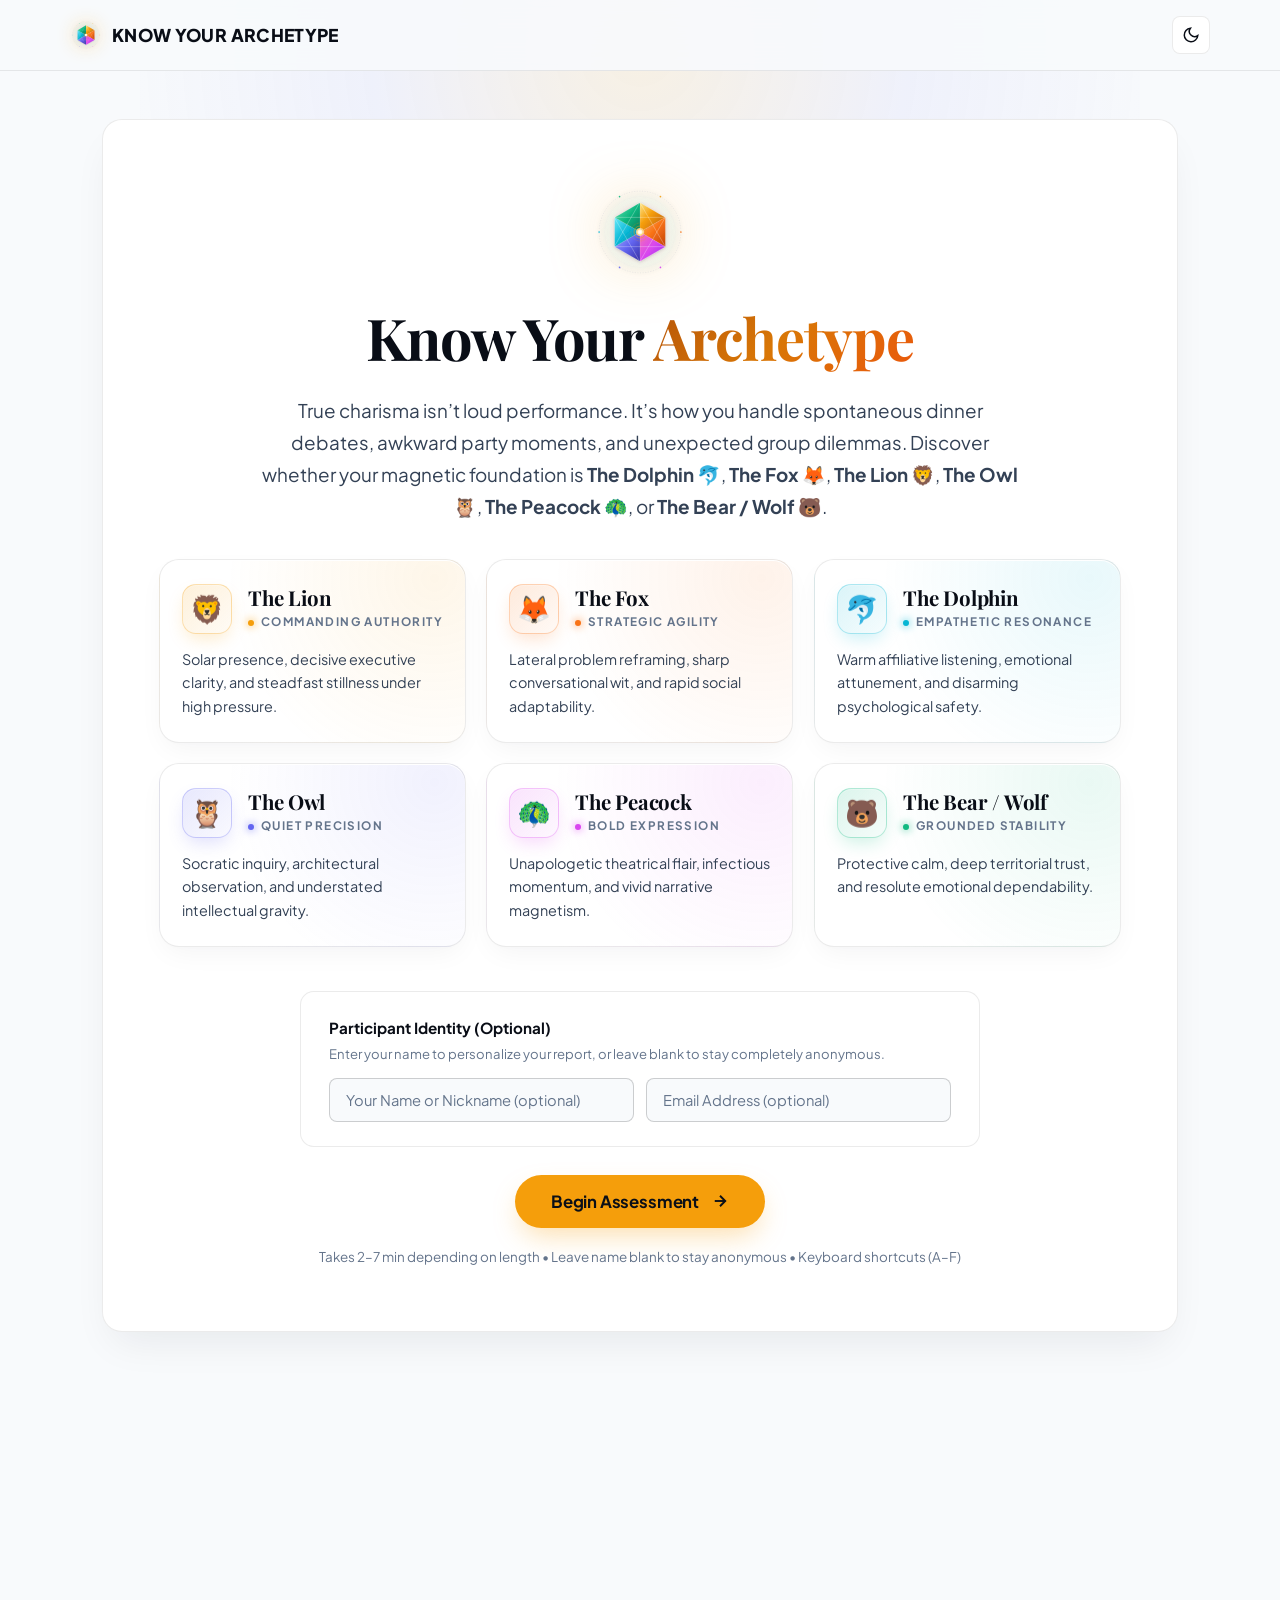
==== commit 377d60af: "Composite trait radar: weighted centroid blend of all archetypes + interpretation paragraph + fix mo" ====
--- a/web/index.html
+++ b/web/index.html
@@ -399,11 +399,12 @@
 
           <!-- Continuous Trait Radar -->
           <div class="dashboard-card">
-            <h3 class="card-heading">Trait Vector Coordinates</h3>
-            <p class="card-subheading">Calibrated baseline across core interpersonal dimensions</p>
+            <h3 class="card-heading">Composite Trait Profile</h3>
+            <p class="card-subheading">Weighted blend of all 6 archetype centroids by your score distribution</p>
             <div id="radar-container" class="radar-wrapper">
               <!-- Dynamic SVG Radar Chart inserted here -->
             </div>
+            <p id="radar-interpretation" class="radar-interpretation-text"></p>
           </div>
         </div>
 
--- a/web/app.css
+++ b/web/app.css
@@ -1168,6 +1168,8 @@
   border-radius: var(--radius-lg);
   padding: 28px 24px;
   box-shadow: var(--panel-shadow);
+  min-width: 0;
+  overflow: hidden;
 }
 
 .card-heading {
@@ -1249,6 +1251,16 @@
   height: auto;
   overflow: visible;
   color: var(--text-primary);
+}
+
+.radar-interpretation-text {
+  font-size: 0.86rem;
+  color: var(--text-secondary);
+  line-height: 1.65;
+  margin-top: 16px;
+  padding-top: 14px;
+  border-top: 1px solid var(--border-subtle);
+  text-align: left;
 }
 
 /* Stress Shadow Alert Box */
@@ -1566,16 +1578,14 @@
 .onboarding-card {
   width: 100%;
   max-width: 680px;
-  background: var(--surface-glass);
-  backdrop-filter: blur(18px) saturate(1.4);
-  -webkit-backdrop-filter: blur(18px) saturate(1.4);
-  border: 1px solid var(--border-soft);
-  border-radius: var(--radius-xl);
+  background: var(--bg-surface);
+  border: 1px solid var(--border-subtle);
+  border-radius: var(--radius-lg);
   padding: 48px 44px;
   display: flex;
   flex-direction: column;
   gap: 36px;
-  box-shadow: 0 24px 64px rgba(0, 0, 0, 0.18), 0 0 0 1px var(--border-soft);
+  box-shadow: var(--card-shadow);
 }
 
 /* Header */
@@ -1616,7 +1626,7 @@
   font-weight: 600;
   text-transform: uppercase;
   letter-spacing: 0.08em;
-  color: var(--text-secondary);
+  color: var(--text-muted);
 }
 
 /* Length Selector */
@@ -1632,9 +1642,9 @@
   align-items: center;
   gap: 6px;
   padding: 20px 14px;
-  background: var(--surface-card);
-  border: 1.5px solid var(--border-soft);
-  border-radius: var(--radius-lg);
+  background: var(--bg-card);
+  border: 1.5px solid var(--border-subtle);
+  border-radius: var(--radius-md);
   cursor: pointer;
   transition: all 0.22s cubic-bezier(0.34, 1.56, 0.64, 1);
   color: var(--text-primary);
@@ -1644,17 +1654,22 @@
 }
 
 .length-option:hover {
-  border-color: var(--accent-primary);
-  background: rgba(var(--accent-rgb, 99, 102, 241), 0.07);
+  border-color: var(--border-focus);
+  background: var(--bg-card-hover);
   transform: translateY(-2px);
-  box-shadow: 0 8px 24px rgba(var(--accent-rgb, 99, 102, 241), 0.14);
+  box-shadow: 0 8px 24px rgba(79, 70, 229, 0.12);
 }
 
 .length-option.selected {
-  border-color: var(--accent-primary);
-  background: rgba(var(--accent-rgb, 99, 102, 241), 0.1);
-  box-shadow: 0 0 0 3px rgba(var(--accent-rgb, 99, 102, 241), 0.18),
-              0 8px 24px rgba(var(--accent-rgb, 99, 102, 241), 0.16);
+  border-color: var(--border-focus);
+  background: var(--bg-card-hover);
+  box-shadow: 0 0 0 3px rgba(79, 70, 229, 0.15),
+              0 8px 24px rgba(79, 70, 229, 0.12);
+}
+
+[data-theme="dark"] .length-option.selected {
+  box-shadow: 0 0 0 3px rgba(99, 102, 241, 0.25),
+              0 8px 24px rgba(99, 102, 241, 0.18);
 }
 
 .length-option-top {
@@ -1673,13 +1688,18 @@
   font-weight: 600;
   padding: 2px 8px;
   border-radius: var(--radius-full);
-  background: rgba(var(--accent-rgb, 99, 102, 241), 0.15);
-  color: var(--accent-primary);
+  background: rgba(79, 70, 229, 0.12);
+  color: var(--border-focus);
   letter-spacing: 0.02em;
 }
 
+[data-theme="dark"] .length-badge {
+  background: rgba(99, 102, 241, 0.18);
+  color: #a5b4fc;
+}
+
 .length-option.selected .length-badge {
-  background: var(--accent-primary);
+  background: var(--border-focus);
   color: white;
 }
 
@@ -1691,13 +1711,13 @@
 
 .length-count {
   font-size: 0.78rem;
-  color: var(--text-secondary);
+  color: var(--text-muted);
 }
 
 /* Context Selector */
 .onboarding-context-note {
   font-size: 0.86rem;
-  color: var(--text-secondary);
+  color: var(--text-muted);
   margin: 0;
   line-height: 1.5;
 }
@@ -1713,8 +1733,8 @@
   min-width: 140px;
   padding: 14px 22px;
   border-radius: var(--radius-full);
-  border: 1.5px solid var(--border-soft);
-  background: var(--surface-card);
+  border: 1.5px solid var(--border-medium);
+  background: var(--bg-card);
   color: var(--text-secondary);
   font-size: 0.96rem;
   font-weight: 600;
@@ -1725,23 +1745,37 @@
 }
 
 .context-option:hover {
-  border-color: var(--accent-primary);
-  color: var(--accent-primary);
+  border-color: var(--border-focus);
+  color: var(--border-focus);
+  background: var(--bg-card-hover);
+}
+
+[data-theme="dark"] .context-option:hover {
+  color: #a5b4fc;
 }
 
 .context-option.selected {
-  background: var(--accent-primary);
-  border-color: var(--accent-primary);
+  background: var(--border-focus);
+  border-color: var(--border-focus);
   color: white;
-  box-shadow: 0 4px 18px rgba(var(--accent-rgb, 99, 102, 241), 0.32);
+  box-shadow: 0 4px 18px rgba(79, 70, 229, 0.28);
+}
+
+[data-theme="dark"] .context-option.selected {
+  box-shadow: 0 4px 18px rgba(99, 102, 241, 0.38);
 }
 
 /* Instructions block */
 .onboarding-instructions {
-  background: rgba(var(--accent-rgb, 99, 102, 241), 0.05);
-  border: 1px solid rgba(var(--accent-rgb, 99, 102, 241), 0.12);
-  border-radius: var(--radius-lg);
+  background: rgba(79, 70, 229, 0.05);
+  border: 1px solid rgba(79, 70, 229, 0.14);
+  border-radius: var(--radius-md);
   padding: 20px 24px;
+}
+
+[data-theme="dark"] .onboarding-instructions {
+  background: rgba(99, 102, 241, 0.07);
+  border-color: rgba(99, 102, 241, 0.18);
 }
 
 .onboarding-instructions-title {
@@ -1749,8 +1783,12 @@
   font-weight: 700;
   text-transform: uppercase;
   letter-spacing: 0.09em;
-  color: var(--accent-primary);
+  color: var(--border-focus);
   margin-bottom: 12px;
+}
+
+[data-theme="dark"] .onboarding-instructions-title {
+  color: #a5b4fc;
 }
 
 .onboarding-instructions-list {
